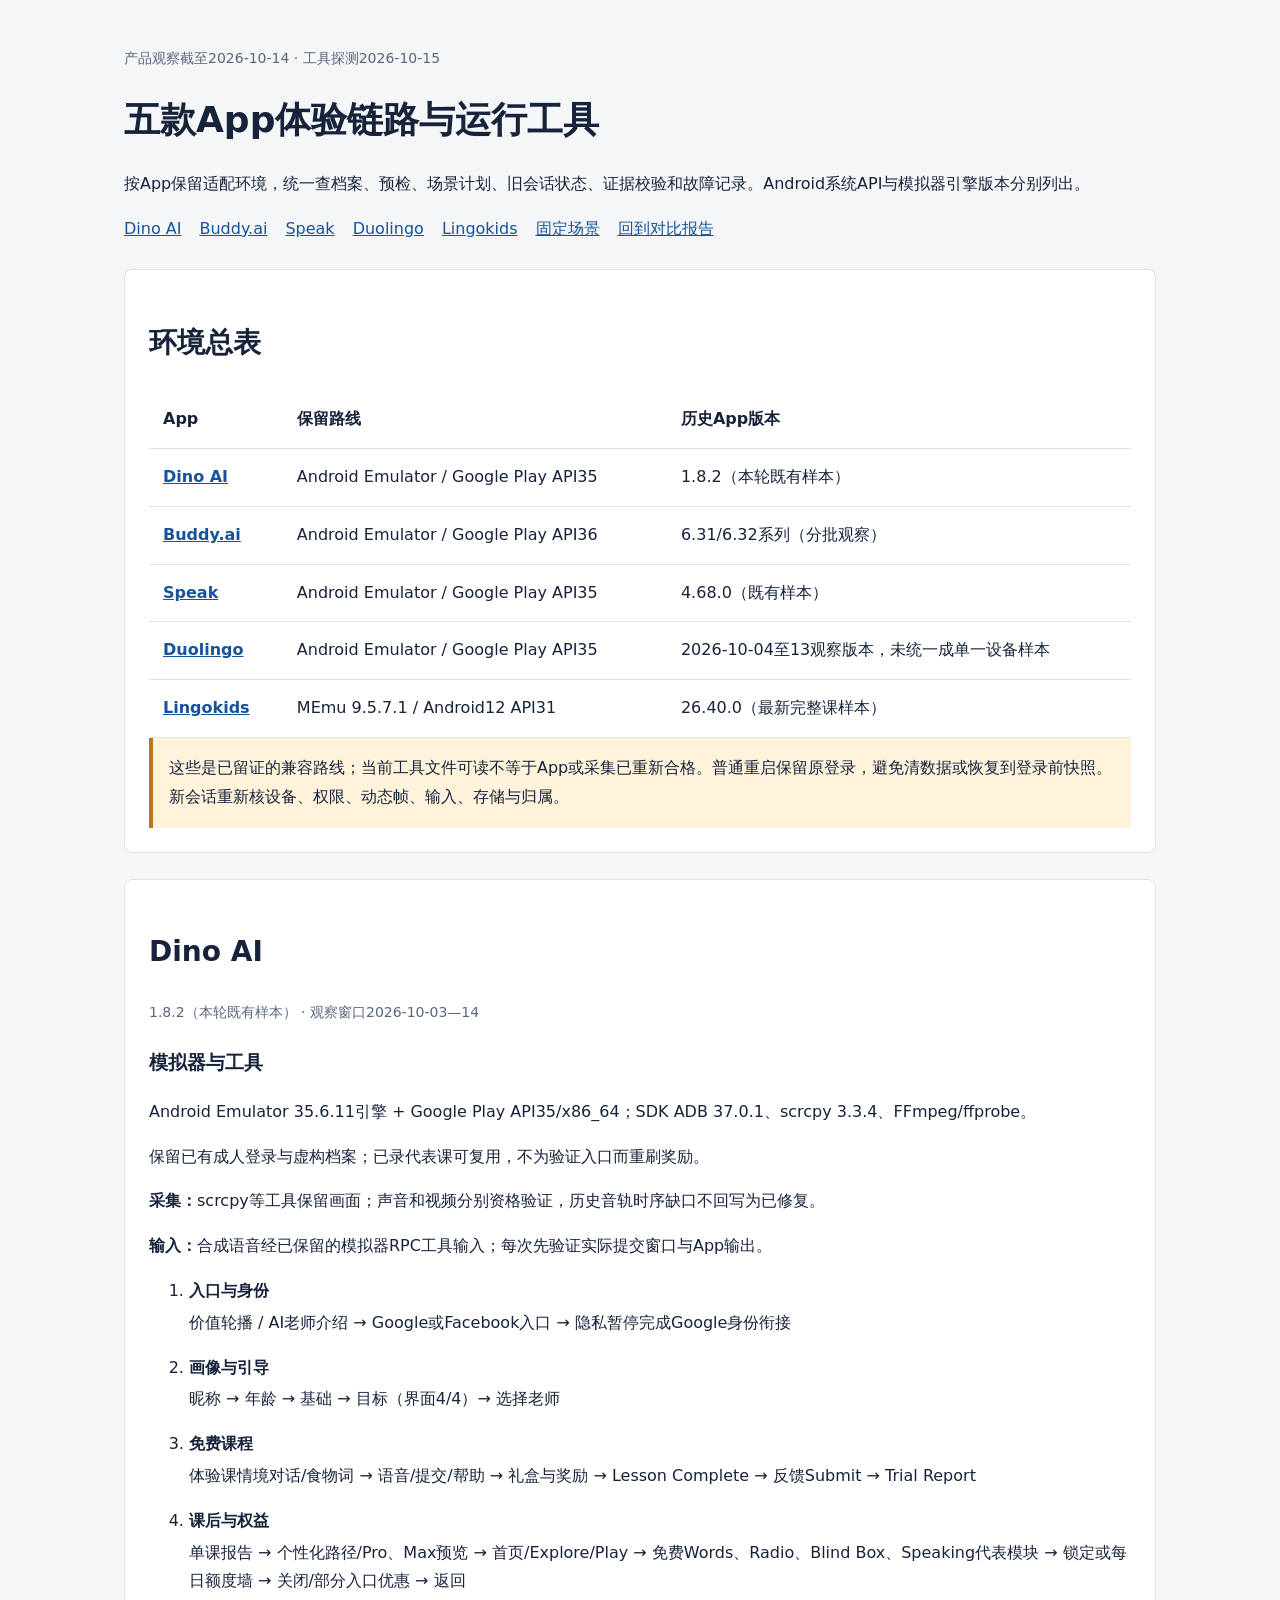
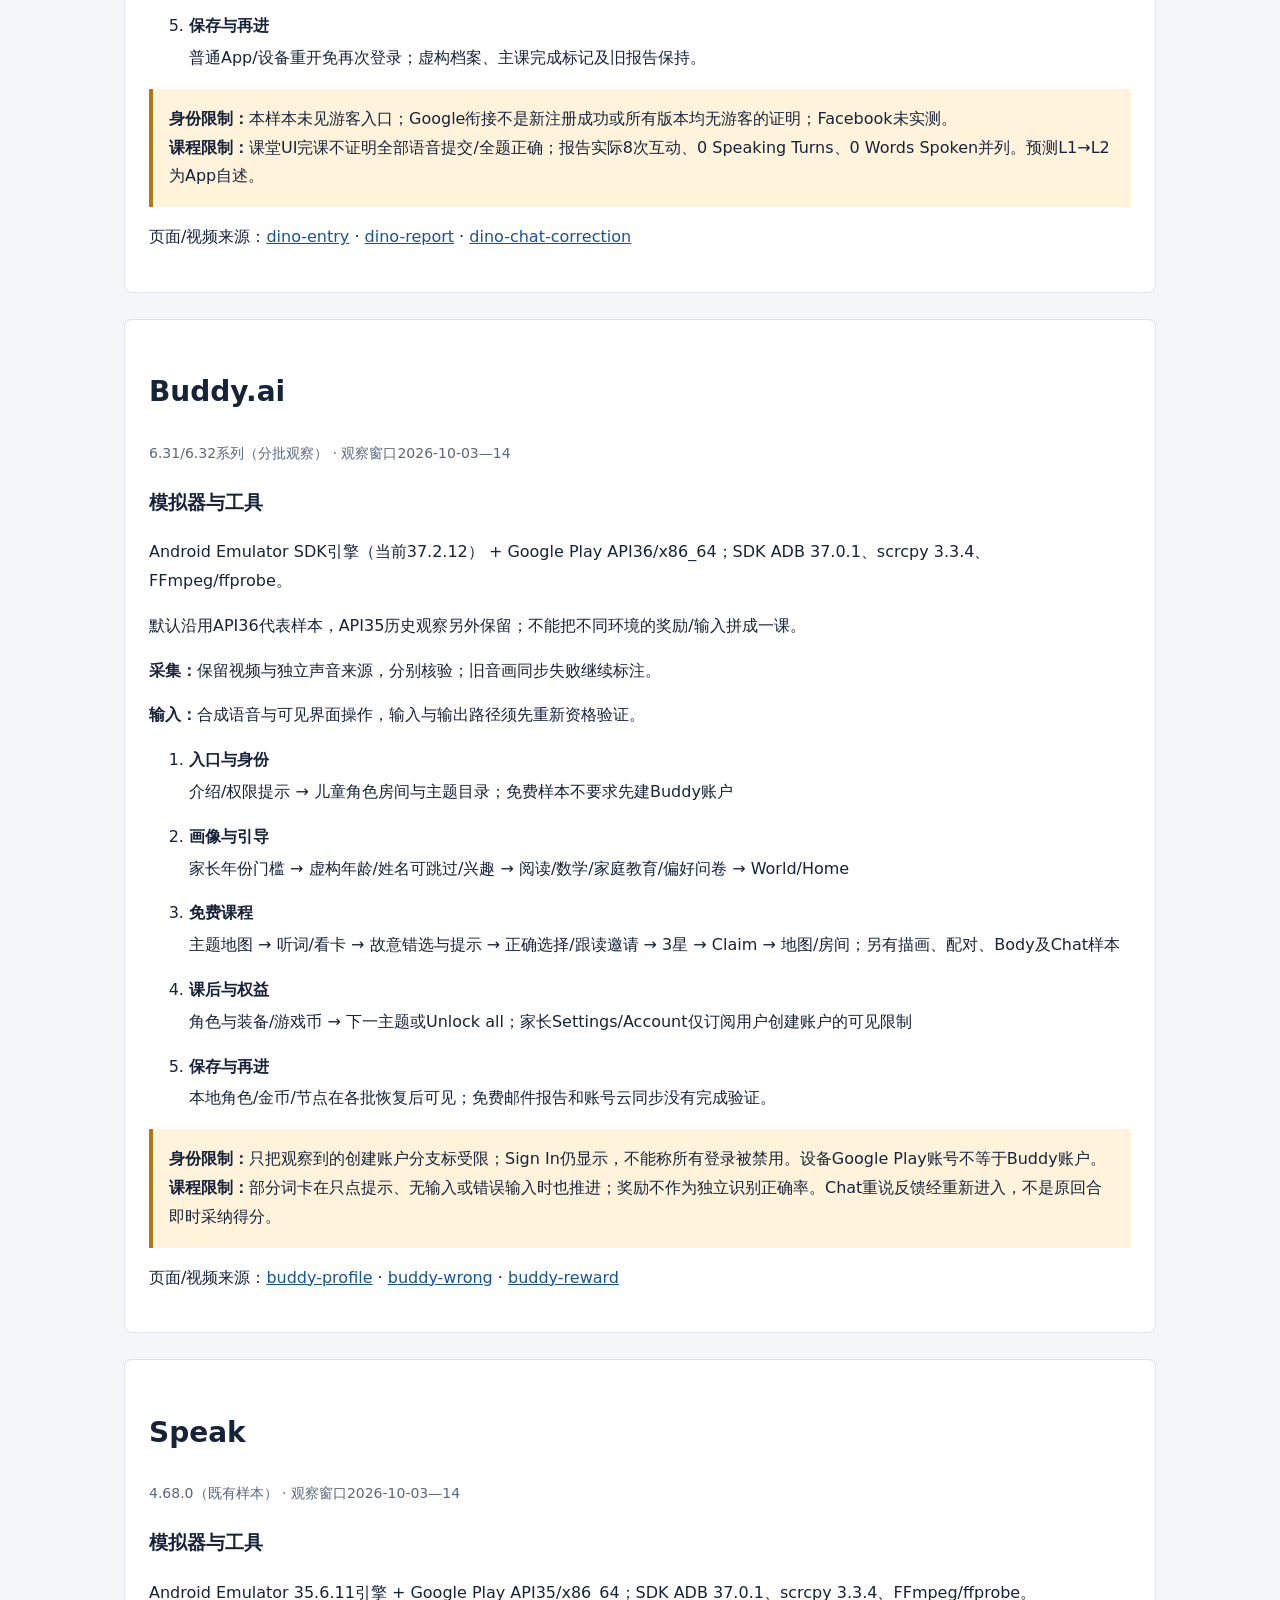
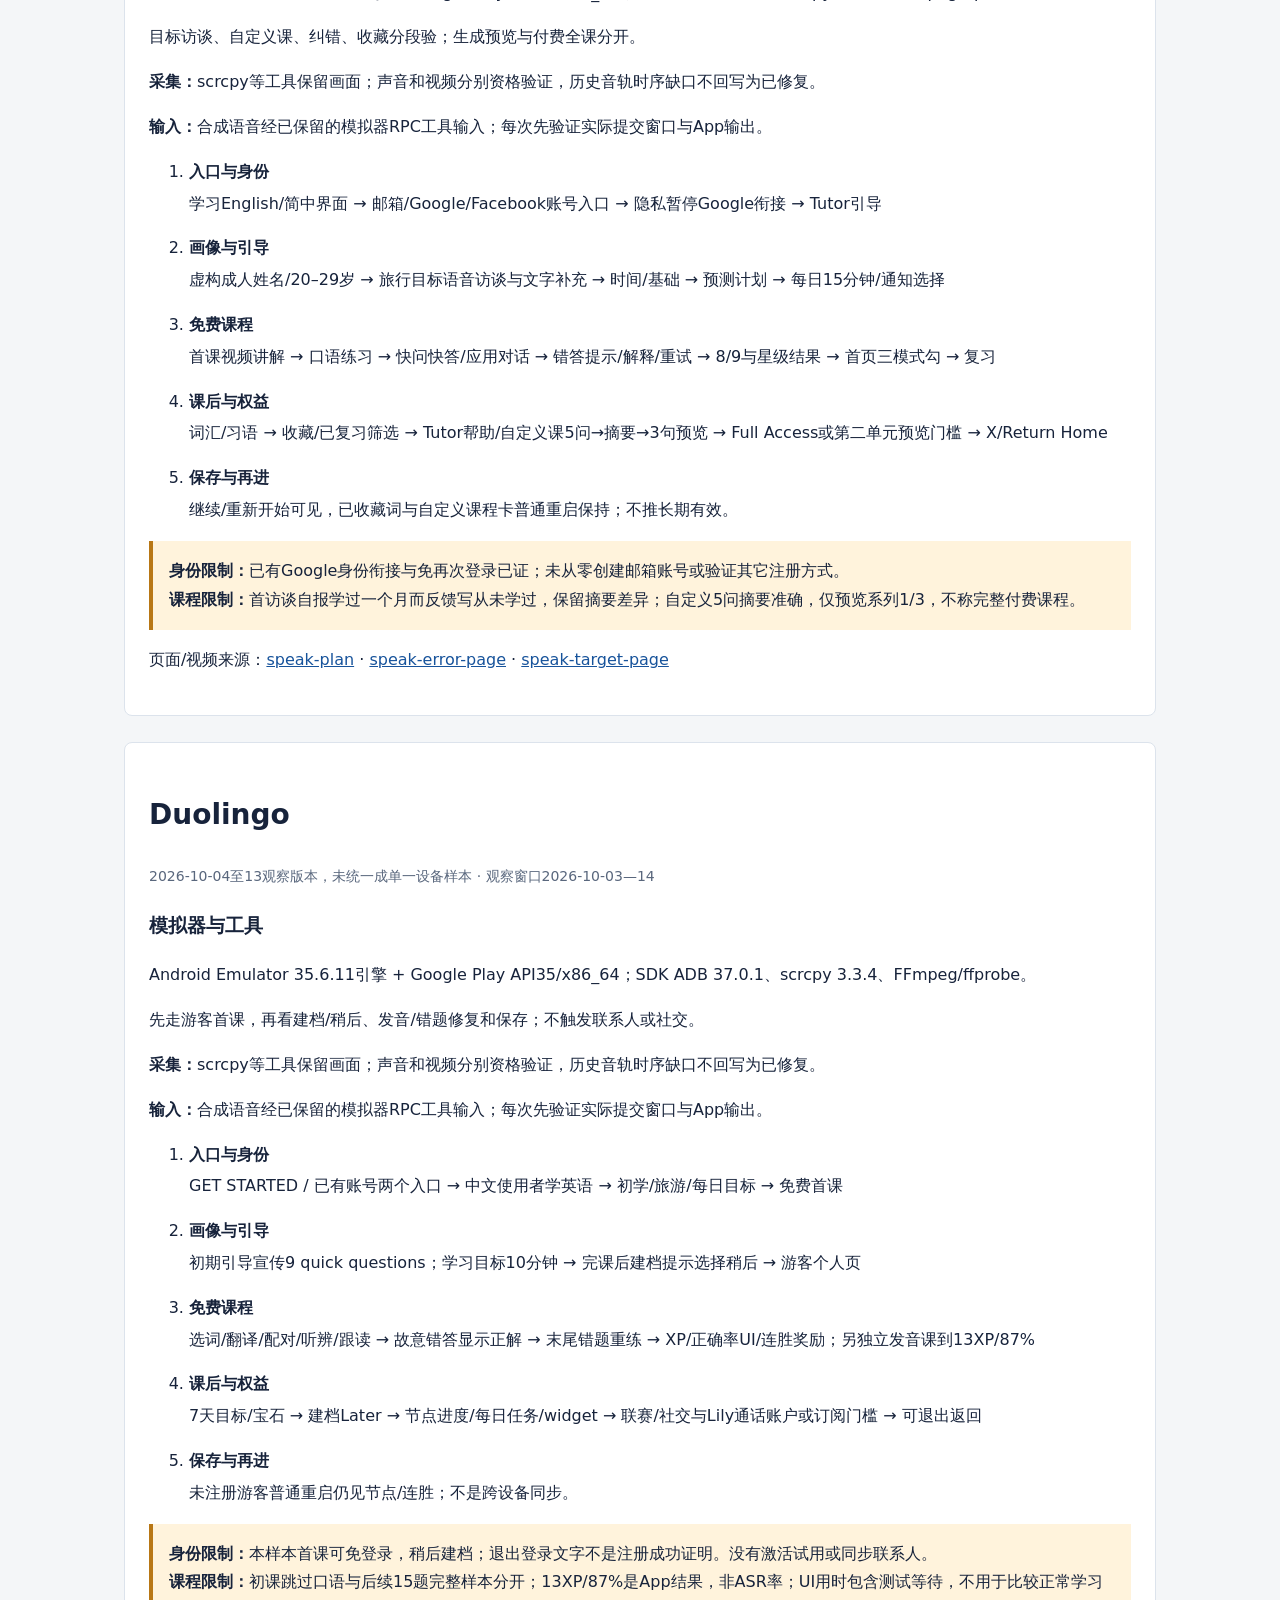
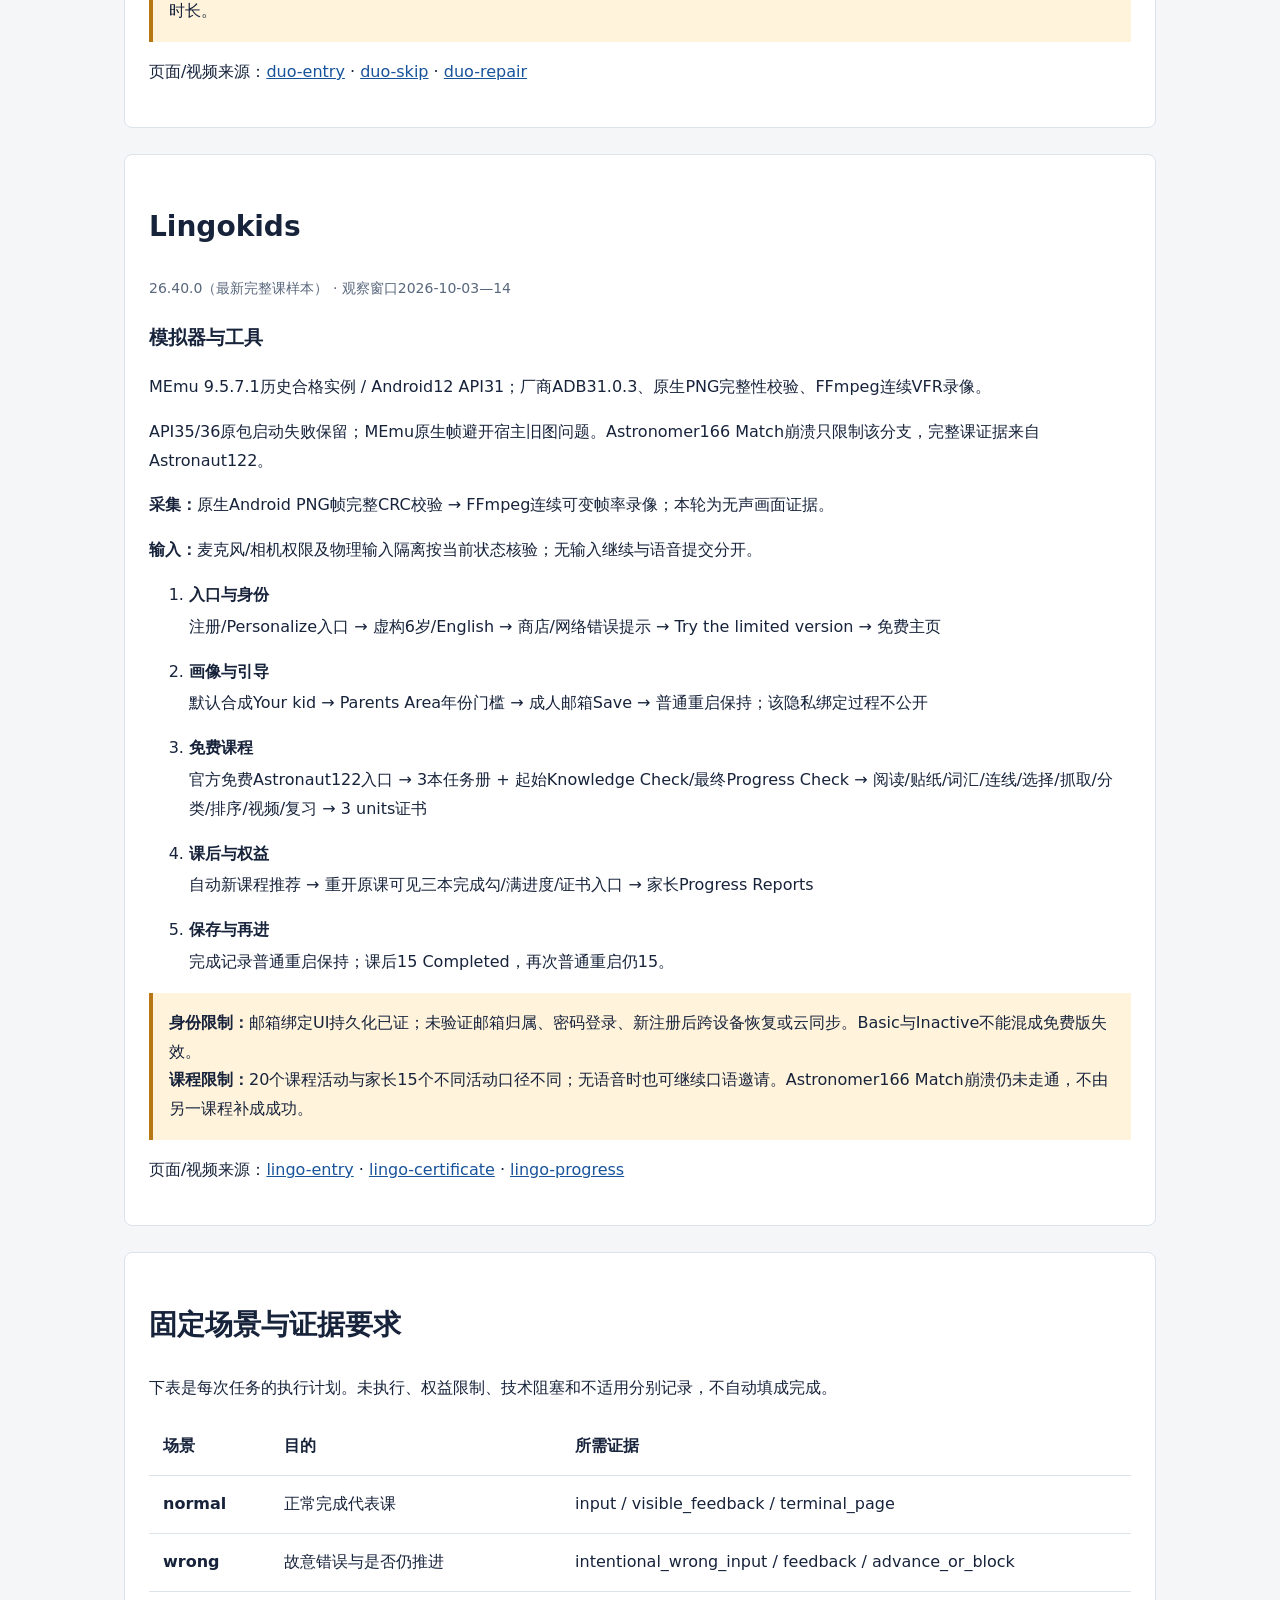
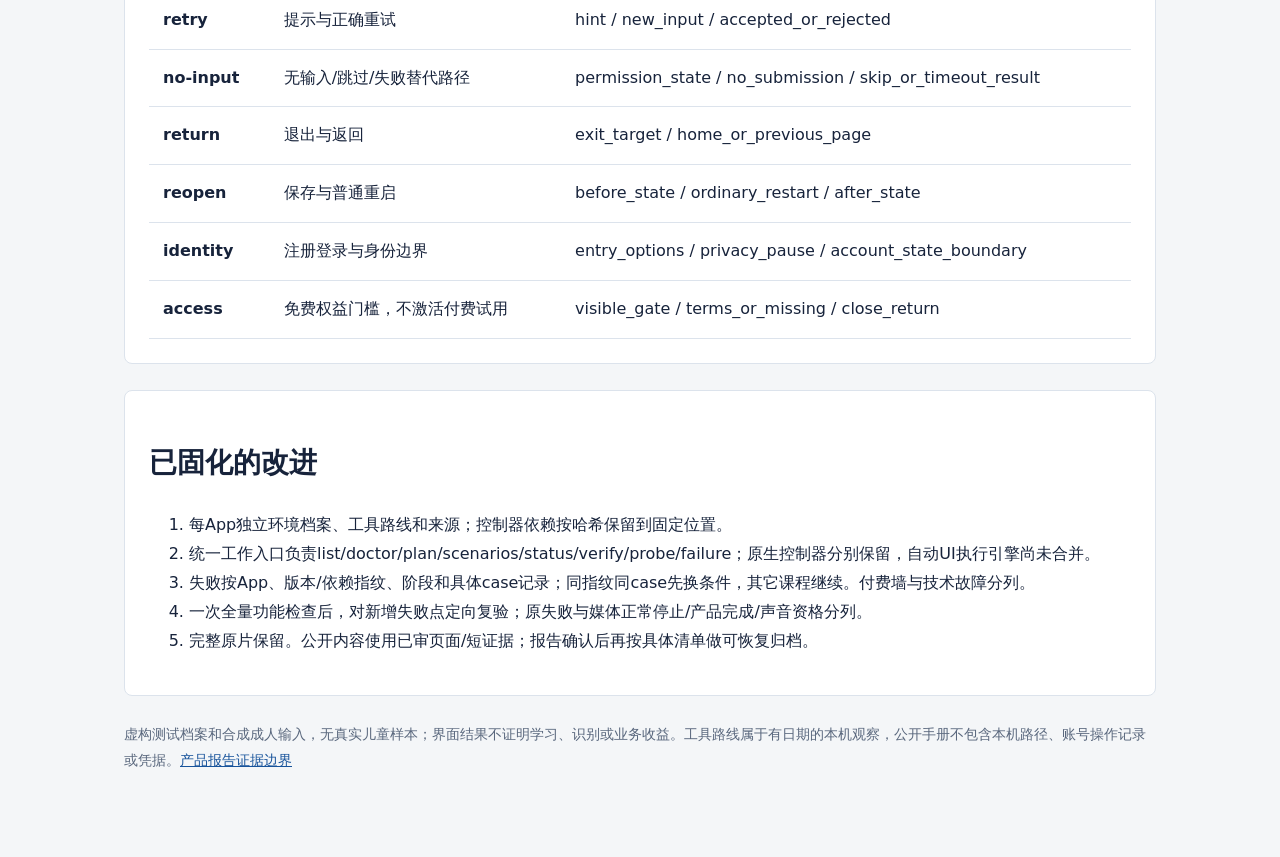
==== app-workflow.html @ 65d68c5f "docs(workflow): add per-app journey and tooling guide" ====
<!doctype html><html lang="zh-CN"><head><meta charset="utf-8"><meta name="viewport" content="width=device-width,initial-scale=1"><link rel="icon" href="favicon.svg"><meta http-equiv="Content-Security-Policy" content="default-src 'none'; style-src 'unsafe-inline'; img-src 'self'; base-uri 'none'; form-action 'none'"><title>五款App体验链路与运行工具</title><style>*{box-sizing:border-box}body{margin:0;background:#f4f6f8;color:#17233b;font:16px/1.8 system-ui,"Microsoft YaHei",sans-serif;overflow-wrap:anywhere}main{max-width:1080px;margin:auto;padding:32px 24px 70px}h1{line-height:1.4;font-size:36px}h2{font-size:28px}h3{font-size:19px}a{color:#17539b}nav{display:flex;flex-wrap:wrap;gap:18px}article,section{padding:24px;background:white;margin:26px 0;border:1px solid #dce3ec;border-radius:8px;scroll-margin-top:10px}.label{color:#59677d;font-size:14px}aside{padding:16px;background:#fff3dc;border-left:4px solid #b87715}li p{margin-top:3px}th,td{padding:14px;text-align:left;vertical-align:top;border-bottom:1px solid #dce3ec}table{border-collapse:collapse;width:100%}@media(max-width:700px){main{padding:20px 15px}h1{font-size:28px}article,section{padding:18px}table,tbody,tr,th,td{display:block;width:100%}thead{display:none}th{background:#eaf0f8}tr{margin-bottom:16px}}</style></head><body><main><header><p class="label">产品观察截至2026-10-14 · 工具探测2026-10-15</p><h1>五款App体验链路与运行工具</h1><p>按App保留适配环境，统一查档案、预检、场景计划、旧会话状态、证据校验和故障记录。Android系统API与模拟器引擎版本分别列出。</p><nav><a href="#dino">Dino AI</a><a href="#buddy">Buddy.ai</a><a href="#speak">Speak</a><a href="#duolingo">Duolingo</a><a href="#lingokids">Lingokids</a><a href="#scenarios">固定场景</a><a href="index.html">回到对比报告</a></nav></header><section><h2>环境总表</h2><table><thead><tr><th>App</th><th>保留路线</th><th>历史App版本</th></tr></thead><tbody><tr><th><a href="#dino">Dino AI</a></th><td>Android Emulator / Google Play API35</td><td>1.8.2（本轮既有样本）</td></tr><tr><th><a href="#buddy">Buddy.ai</a></th><td>Android Emulator / Google Play API36</td><td>6.31/6.32系列（分批观察）</td></tr><tr><th><a href="#speak">Speak</a></th><td>Android Emulator / Google Play API35</td><td>4.68.0（既有样本）</td></tr><tr><th><a href="#duolingo">Duolingo</a></th><td>Android Emulator / Google Play API35</td><td>2026-10-04至13观察版本，未统一成单一设备样本</td></tr><tr><th><a href="#lingokids">Lingokids</a></th><td>MEmu 9.5.7.1 / Android12 API31</td><td>26.40.0（最新完整课样本）</td></tr></tbody></table><aside>这些是已留证的兼容路线；当前工具文件可读不等于App或采集已重新合格。普通重启保留原登录，避免清数据或恢复到登录前快照。新会话重新核设备、权限、动态帧、输入、存储与归属。</aside></section><article class="app" id="dino"><h2>Dino AI</h2><p class="label">1.8.2（本轮既有样本） · 观察窗口2026-10-03—14</p><h3>模拟器与工具</h3><p>Android Emulator 35.6.11引擎 + Google Play API35/x86_64；SDK ADB 37.0.1、scrcpy 3.3.4、FFmpeg/ffprobe。</p><p>保留已有成人登录与虚构档案；已录代表课可复用，不为验证入口而重刷奖励。</p><p><strong>采集：</strong>scrcpy等工具保留画面；声音和视频分别资格验证，历史音轨时序缺口不回写为已修复。</p><p><strong>输入：</strong>合成语音经已保留的模拟器RPC工具输入；每次先验证实际提交窗口与App输出。</p><ol><li><strong>入口与身份</strong><p>价值轮播 / AI老师介绍 → Google或Facebook入口 → 隐私暂停完成Google身份衔接</p></li><li><strong>画像与引导</strong><p>昵称 → 年龄 → 基础 → 目标（界面4/4）→ 选择老师</p></li><li><strong>免费课程</strong><p>体验课情境对话/食物词 → 语音/提交/帮助 → 礼盒与奖励 → Lesson Complete → 反馈Submit → Trial Report</p></li><li><strong>课后与权益</strong><p>单课报告 → 个性化路径/Pro、Max预览 → 首页/Explore/Play → 免费Words、Radio、Blind Box、Speaking代表模块 → 锁定或每日额度墙 → 关闭/部分入口优惠 → 返回</p></li><li><strong>保存与再进</strong><p>普通App/设备重开免再次登录；虚构档案、主课完成标记及旧报告保持。</p></li></ol><aside><strong>身份限制：</strong>本样本未见游客入口；Google衔接不是新注册成功或所有版本均无游客的证明；Facebook未实测。<br><strong>课程限制：</strong>课堂UI完课不证明全部语音提交/全题正确；报告实际8次互动、0 Speaking Turns、0 Words Spoken并列。预测L1→L2为App自述。</aside><p>页面/视频来源：<a href="index.html#ev-dino-entry">dino-entry</a> · <a href="index.html#ev-dino-report">dino-report</a> · <a href="index.html#ev-dino-chat-correction">dino-chat-correction</a></p></article><article class="app" id="buddy"><h2>Buddy.ai</h2><p class="label">6.31/6.32系列（分批观察） · 观察窗口2026-10-03—14</p><h3>模拟器与工具</h3><p>Android Emulator SDK引擎（当前37.2.12） + Google Play API36/x86_64；SDK ADB 37.0.1、scrcpy 3.3.4、FFmpeg/ffprobe。</p><p>默认沿用API36代表样本，API35历史观察另外保留；不能把不同环境的奖励/输入拼成一课。</p><p><strong>采集：</strong>保留视频与独立声音来源，分别核验；旧音画同步失败继续标注。</p><p><strong>输入：</strong>合成语音与可见界面操作，输入与输出路径须先重新资格验证。</p><ol><li><strong>入口与身份</strong><p>介绍/权限提示 → 儿童角色房间与主题目录；免费样本不要求先建Buddy账户</p></li><li><strong>画像与引导</strong><p>家长年份门槛 → 虚构年龄/姓名可跳过/兴趣 → 阅读/数学/家庭教育/偏好问卷 → World/Home</p></li><li><strong>免费课程</strong><p>主题地图 → 听词/看卡 → 故意错选与提示 → 正确选择/跟读邀请 → 3星 → Claim → 地图/房间；另有描画、配对、Body及Chat样本</p></li><li><strong>课后与权益</strong><p>角色与装备/游戏币 → 下一主题或Unlock all；家长Settings/Account仅订阅用户创建账户的可见限制</p></li><li><strong>保存与再进</strong><p>本地角色/金币/节点在各批恢复后可见；免费邮件报告和账号云同步没有完成验证。</p></li></ol><aside><strong>身份限制：</strong>只把观察到的创建账户分支标受限；Sign In仍显示，不能称所有登录被禁用。设备Google Play账号不等于Buddy账户。<br><strong>课程限制：</strong>部分词卡在只点提示、无输入或错误输入时也推进；奖励不作为独立识别正确率。Chat重说反馈经重新进入，不是原回合即时采纳得分。</aside><p>页面/视频来源：<a href="index.html#ev-buddy-profile">buddy-profile</a> · <a href="index.html#ev-buddy-wrong">buddy-wrong</a> · <a href="index.html#ev-buddy-reward">buddy-reward</a></p></article><article class="app" id="speak"><h2>Speak</h2><p class="label">4.68.0（既有样本） · 观察窗口2026-10-03—14</p><h3>模拟器与工具</h3><p>Android Emulator 35.6.11引擎 + Google Play API35/x86_64；SDK ADB 37.0.1、scrcpy 3.3.4、FFmpeg/ffprobe。</p><p>目标访谈、自定义课、纠错、收藏分段验；生成预览与付费全课分开。</p><p><strong>采集：</strong>scrcpy等工具保留画面；声音和视频分别资格验证，历史音轨时序缺口不回写为已修复。</p><p><strong>输入：</strong>合成语音经已保留的模拟器RPC工具输入；每次先验证实际提交窗口与App输出。</p><ol><li><strong>入口与身份</strong><p>学习English/简中界面 → 邮箱/Google/Facebook账号入口 → 隐私暂停Google衔接 → Tutor引导</p></li><li><strong>画像与引导</strong><p>虚构成人姓名/20–29岁 → 旅行目标语音访谈与文字补充 → 时间/基础 → 预测计划 → 每日15分钟/通知选择</p></li><li><strong>免费课程</strong><p>首课视频讲解 → 口语练习 → 快问快答/应用对话 → 错答提示/解释/重试 → 8/9与星级结果 → 首页三模式勾 → 复习</p></li><li><strong>课后与权益</strong><p>词汇/习语 → 收藏/已复习筛选 → Tutor帮助/自定义课5问→摘要→3句预览 → Full Access或第二单元预览门槛 → X/Return Home</p></li><li><strong>保存与再进</strong><p>继续/重新开始可见，已收藏词与自定义课程卡普通重启保持；不推长期有效。</p></li></ol><aside><strong>身份限制：</strong>已有Google身份衔接与免再次登录已证；未从零创建邮箱账号或验证其它注册方式。<br><strong>课程限制：</strong>首访谈自报学过一个月而反馈写从未学过，保留摘要差异；自定义5问摘要准确，仅预览系列1/3，不称完整付费课程。</aside><p>页面/视频来源：<a href="index.html#ev-speak-plan">speak-plan</a> · <a href="index.html#ev-speak-error-page">speak-error-page</a> · <a href="index.html#ev-speak-target-page">speak-target-page</a></p></article><article class="app" id="duolingo"><h2>Duolingo</h2><p class="label">2026-10-04至13观察版本，未统一成单一设备样本 · 观察窗口2026-10-03—14</p><h3>模拟器与工具</h3><p>Android Emulator 35.6.11引擎 + Google Play API35/x86_64；SDK ADB 37.0.1、scrcpy 3.3.4、FFmpeg/ffprobe。</p><p>先走游客首课，再看建档/稍后、发音/错题修复和保存；不触发联系人或社交。</p><p><strong>采集：</strong>scrcpy等工具保留画面；声音和视频分别资格验证，历史音轨时序缺口不回写为已修复。</p><p><strong>输入：</strong>合成语音经已保留的模拟器RPC工具输入；每次先验证实际提交窗口与App输出。</p><ol><li><strong>入口与身份</strong><p>GET STARTED / 已有账号两个入口 → 中文使用者学英语 → 初学/旅游/每日目标 → 免费首课</p></li><li><strong>画像与引导</strong><p>初期引导宣传9 quick questions；学习目标10分钟 → 完课后建档提示选择稍后 → 游客个人页</p></li><li><strong>免费课程</strong><p>选词/翻译/配对/听辨/跟读 → 故意错答显示正解 → 末尾错题重练 → XP/正确率UI/连胜奖励；另独立发音课到13XP/87%</p></li><li><strong>课后与权益</strong><p>7天目标/宝石 → 建档Later → 节点进度/每日任务/widget → 联赛/社交与Lily通话账户或订阅门槛 → 可退出返回</p></li><li><strong>保存与再进</strong><p>未注册游客普通重启仍见节点/连胜；不是跨设备同步。</p></li></ol><aside><strong>身份限制：</strong>本样本首课可免登录，稍后建档；退出登录文字不是注册成功证明。没有激活试用或同步联系人。<br><strong>课程限制：</strong>初课跳过口语与后续15题完整样本分开；13XP/87%是App结果，非ASR率；UI用时包含测试等待，不用于比较正常学习时长。</aside><p>页面/视频来源：<a href="index.html#ev-duo-entry">duo-entry</a> · <a href="index.html#ev-duo-skip">duo-skip</a> · <a href="index.html#ev-duo-repair">duo-repair</a></p></article><article class="app" id="lingokids"><h2>Lingokids</h2><p class="label">26.40.0（最新完整课样本） · 观察窗口2026-10-03—14</p><h3>模拟器与工具</h3><p>MEmu 9.5.7.1历史合格实例 / Android12 API31；厂商ADB31.0.3、原生PNG完整性校验、FFmpeg连续VFR录像。</p><p>API35/36原包启动失败保留；MEmu原生帧避开宿主旧图问题。Astronomer166 Match崩溃只限制该分支，完整课证据来自Astronaut122。</p><p><strong>采集：</strong>原生Android PNG帧完整CRC校验 → FFmpeg连续可变帧率录像；本轮为无声画面证据。</p><p><strong>输入：</strong>麦克风/相机权限及物理输入隔离按当前状态核验；无输入继续与语音提交分开。</p><ol><li><strong>入口与身份</strong><p>注册/Personalize入口 → 虚构6岁/English → 商店/网络错误提示 → Try the limited version → 免费主页</p></li><li><strong>画像与引导</strong><p>默认合成Your kid → Parents Area年份门槛 → 成人邮箱Save → 普通重启保持；该隐私绑定过程不公开</p></li><li><strong>免费课程</strong><p>官方免费Astronaut122入口 → 3本任务册 + 起始Knowledge Check/最终Progress Check → 阅读/贴纸/词汇/连线/选择/抓取/分类/排序/视频/复习 → 3 units证书</p></li><li><strong>课后与权益</strong><p>自动新课程推荐 → 重开原课可见三本完成勾/满进度/证书入口 → 家长Progress Reports</p></li><li><strong>保存与再进</strong><p>完成记录普通重启保持；课后15 Completed，再次普通重启仍15。</p></li></ol><aside><strong>身份限制：</strong>邮箱绑定UI持久化已证；未验证邮箱归属、密码登录、新注册后跨设备恢复或云同步。Basic与Inactive不能混成免费版失效。<br><strong>课程限制：</strong>20个课程活动与家长15个不同活动口径不同；无语音时也可继续口语邀请。Astronomer166 Match崩溃仍未走通，不由另一课程补成成功。</aside><p>页面/视频来源：<a href="index.html#ev-lingo-entry">lingo-entry</a> · <a href="index.html#ev-lingo-certificate">lingo-certificate</a> · <a href="index.html#ev-lingo-progress">lingo-progress</a></p></article><section id="scenarios"><h2>固定场景与证据要求</h2><p>下表是每次任务的执行计划。未执行、权益限制、技术阻塞和不适用分别记录，不自动填成完成。</p><table><thead><tr><th>场景</th><th>目的</th><th>所需证据</th></tr></thead><tbody><tr><th>normal</th><td>正常完成代表课</td><td>input / visible_feedback / terminal_page</td></tr><tr><th>wrong</th><td>故意错误与是否仍推进</td><td>intentional_wrong_input / feedback / advance_or_block</td></tr><tr><th>retry</th><td>提示与正确重试</td><td>hint / new_input / accepted_or_rejected</td></tr><tr><th>no-input</th><td>无输入/跳过/失败替代路径</td><td>permission_state / no_submission / skip_or_timeout_result</td></tr><tr><th>return</th><td>退出与返回</td><td>exit_target / home_or_previous_page</td></tr><tr><th>reopen</th><td>保存与普通重启</td><td>before_state / ordinary_restart / after_state</td></tr><tr><th>identity</th><td>注册登录与身份边界</td><td>entry_options / privacy_pause / account_state_boundary</td></tr><tr><th>access</th><td>免费权益门槛，不激活付费试用</td><td>visible_gate / terms_or_missing / close_return</td></tr></tbody></table></section><section id="improvements"><h2>已固化的改进</h2><ol><li>每App独立环境档案、工具路线和来源；控制器依赖按哈希保留到固定位置。</li><li>统一工作入口负责list/doctor/plan/scenarios/status/verify/probe/failure；原生控制器分别保留，自动UI执行引擎尚未合并。</li><li>失败按App、版本/依赖指纹、阶段和具体case记录；同指纹同case先换条件，其它课程继续。付费墙与技术故障分列。</li><li>一次全量功能检查后，对新增失败点定向复验；原失败与媒体正常停止/产品完成/声音资格分列。</li><li>完整原片保留。公开内容使用已审页面/短证据；报告确认后再按具体清单做可恢复归档。</li></ol></section><footer><p class="label">虚构测试档案和合成成人输入，无真实儿童样本；界面结果不证明学习、识别或业务收益。工具路线属于有日期的本机观察，公开手册不包含本机路径、账号操作记录或凭据。<a href="index.html#limits">产品报告证据边界</a></p></footer></main></body></html>
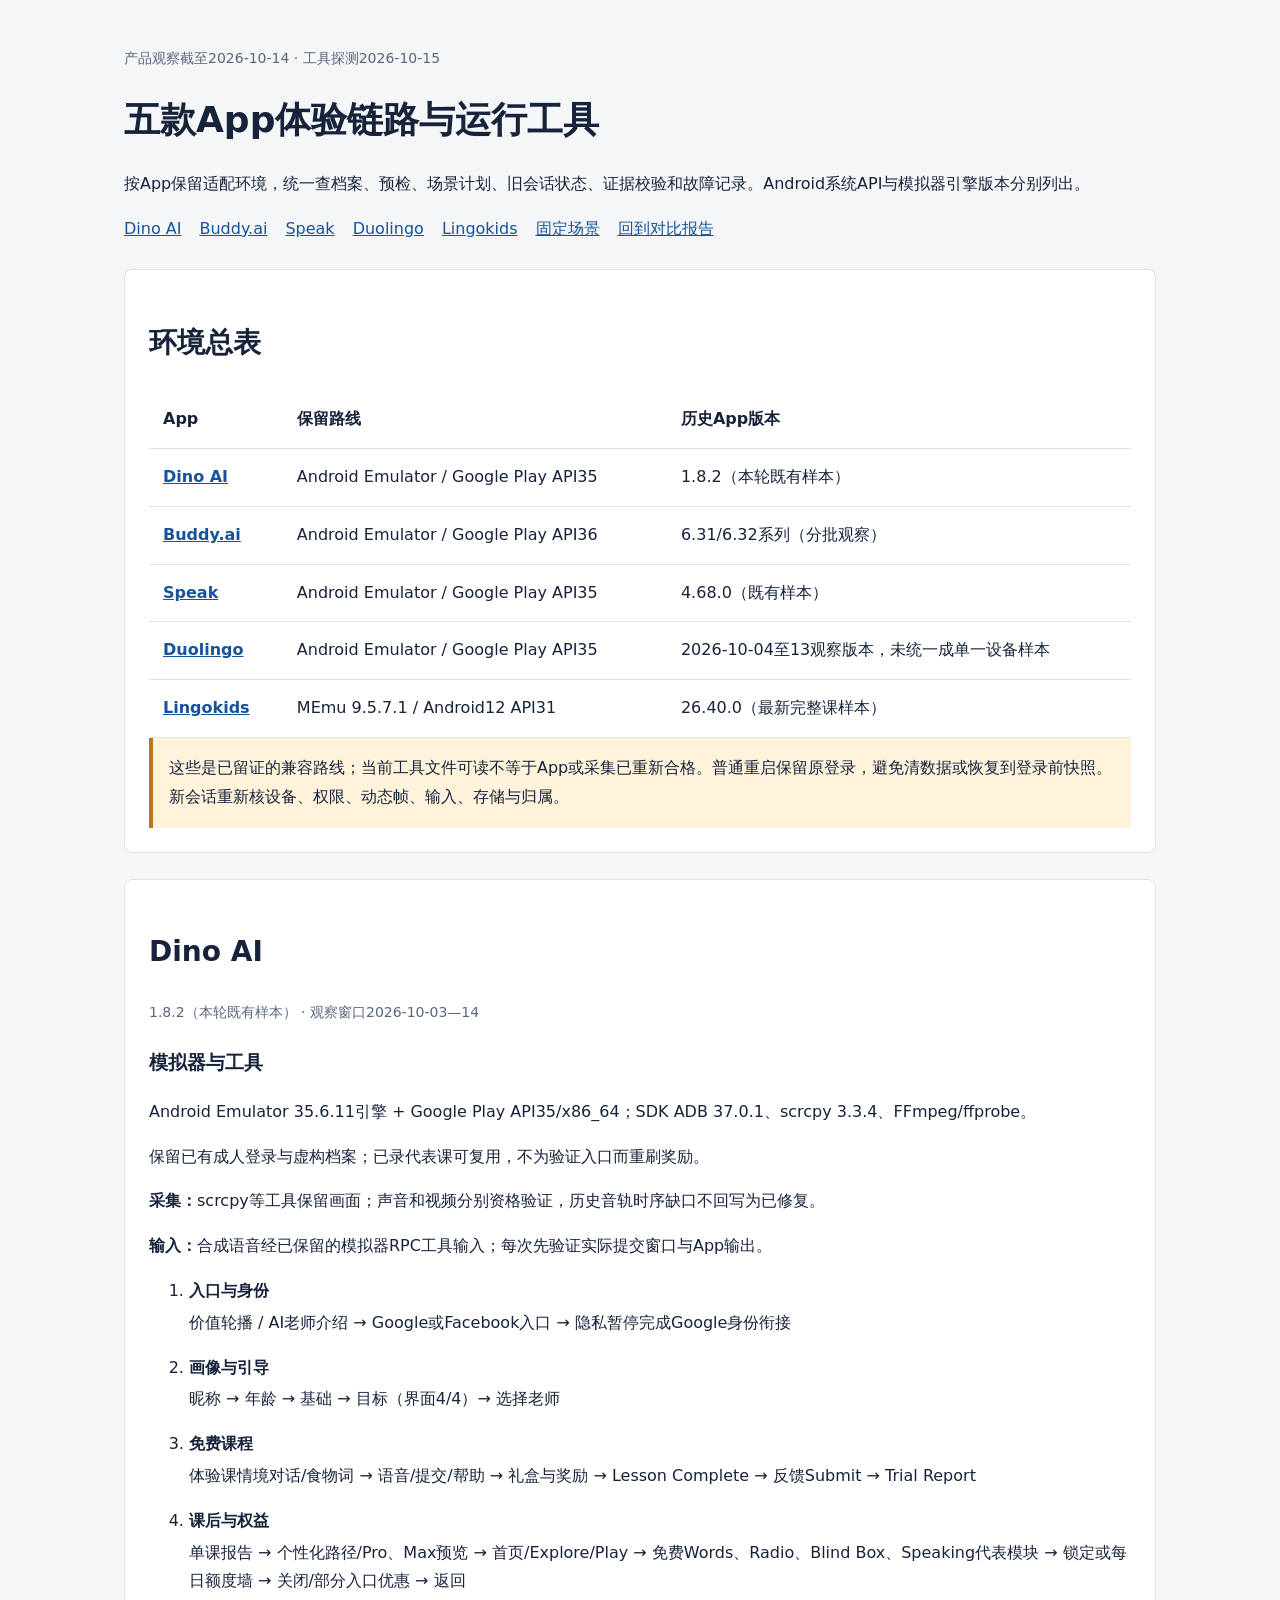
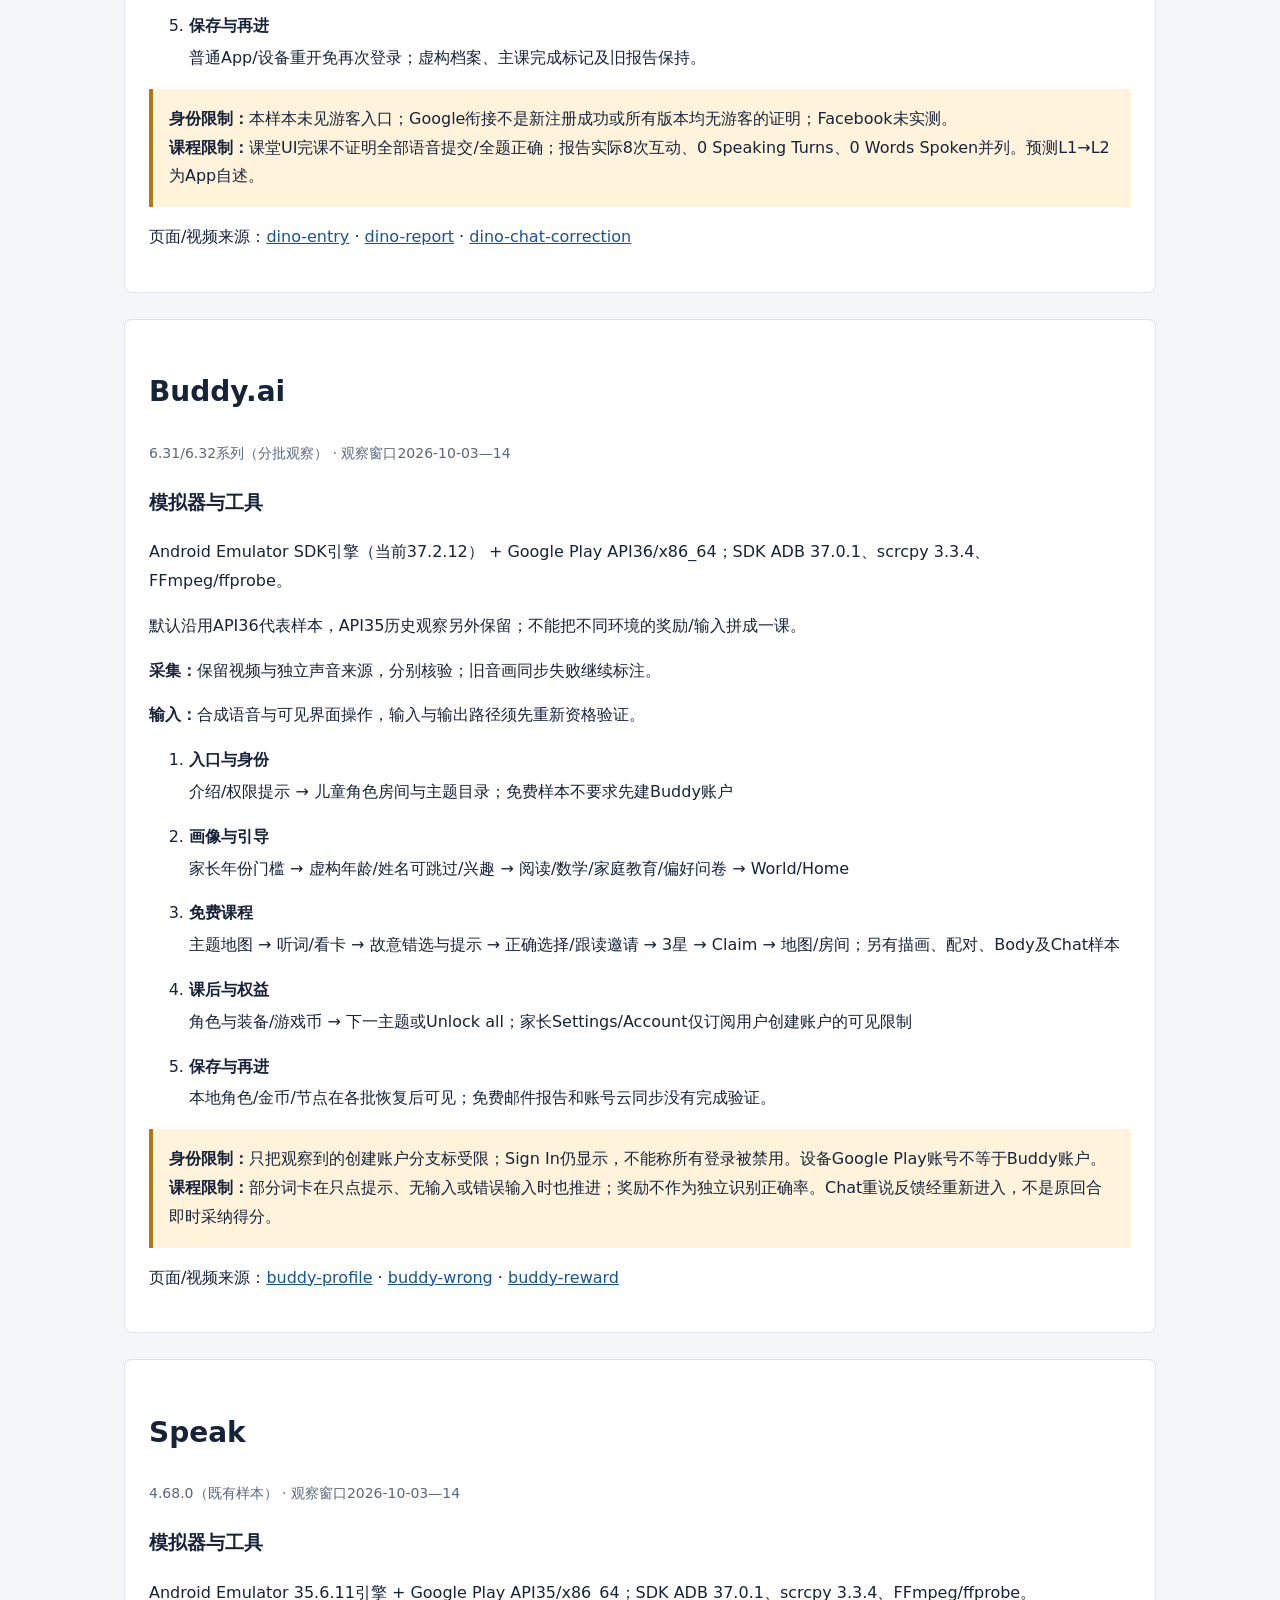
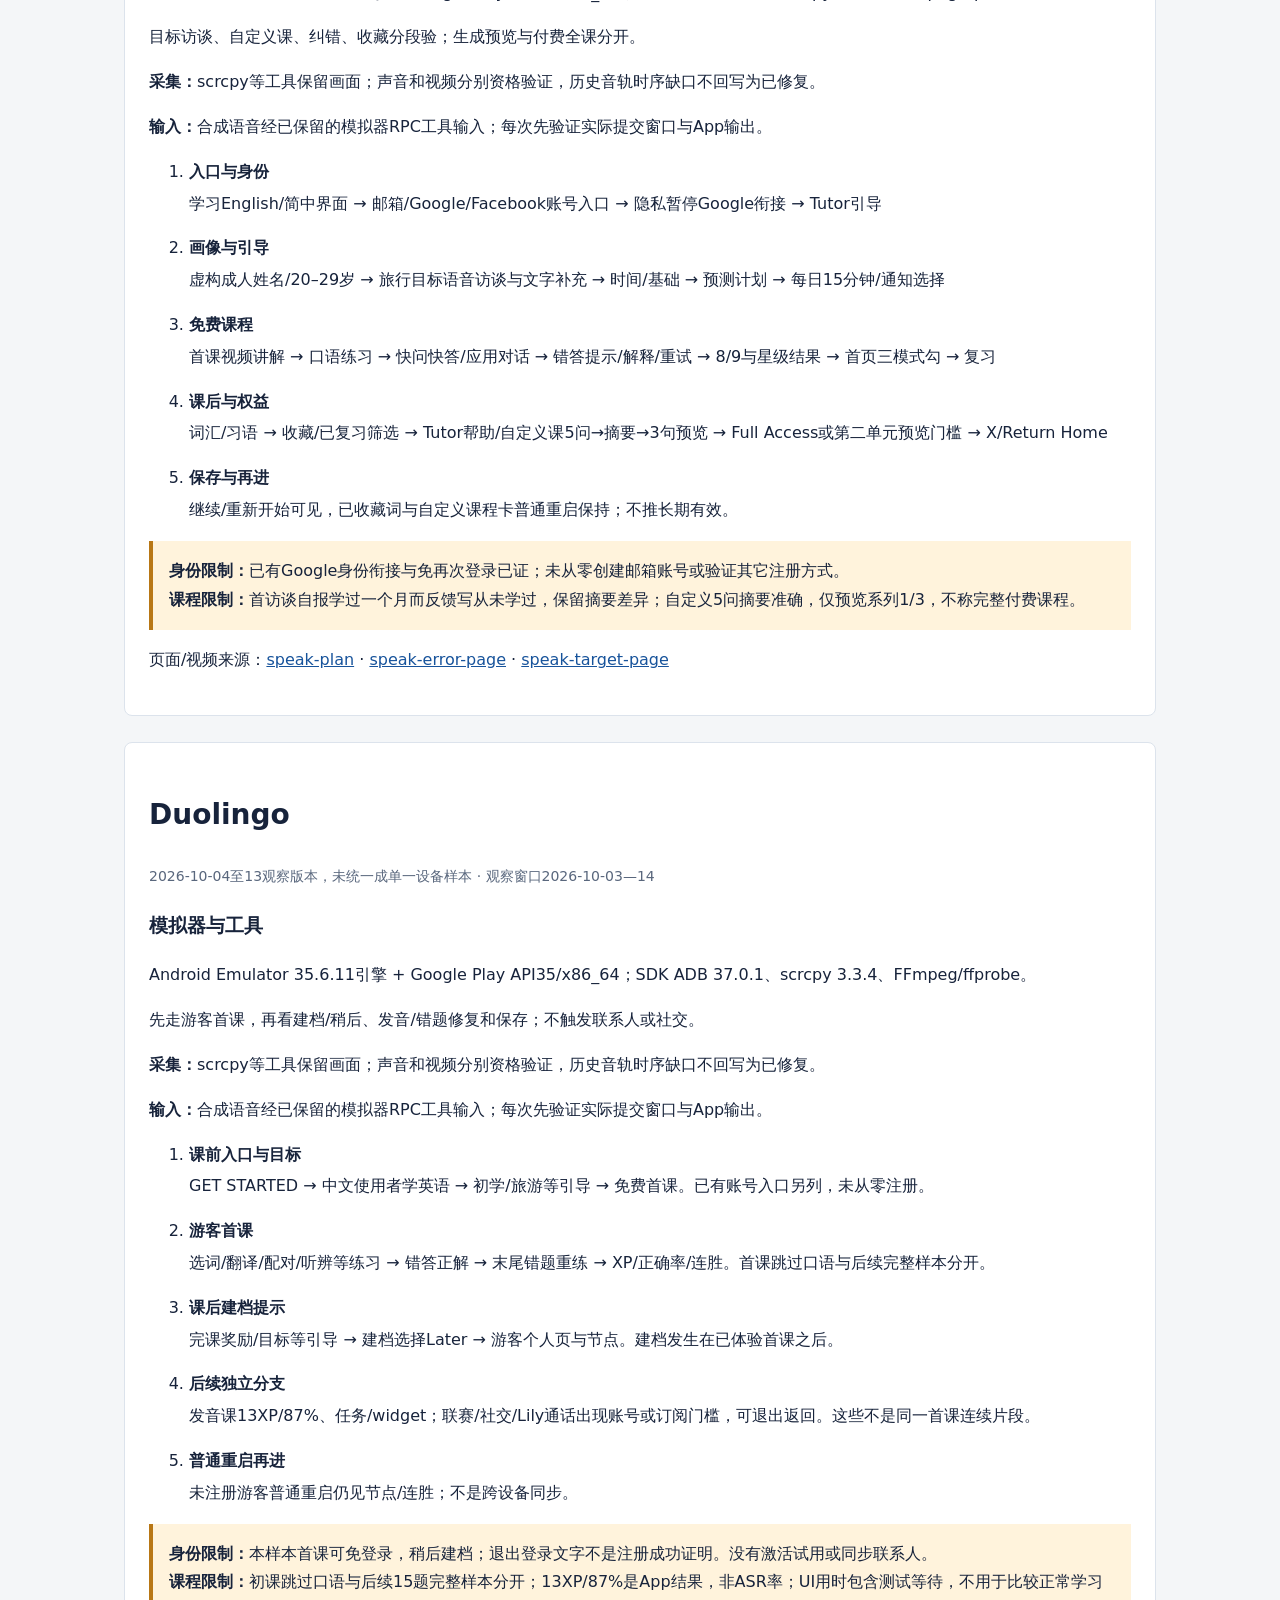
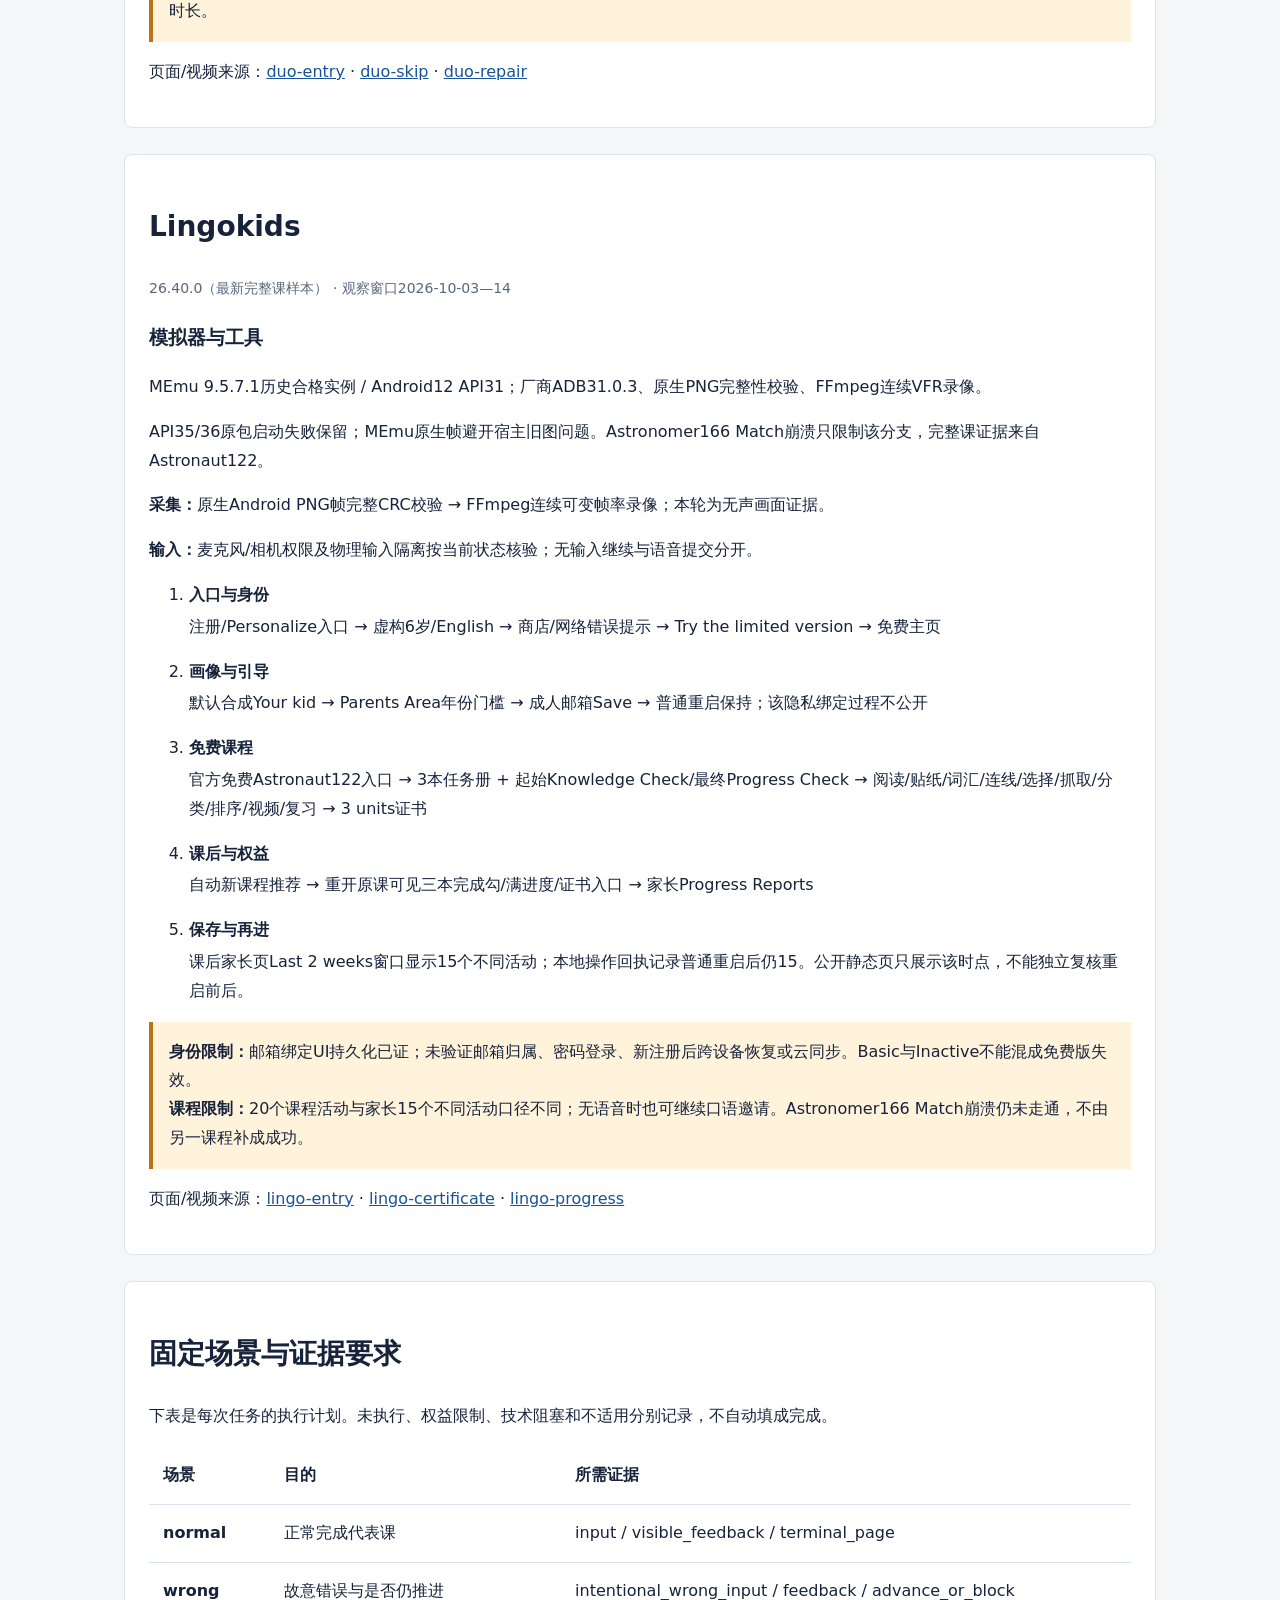
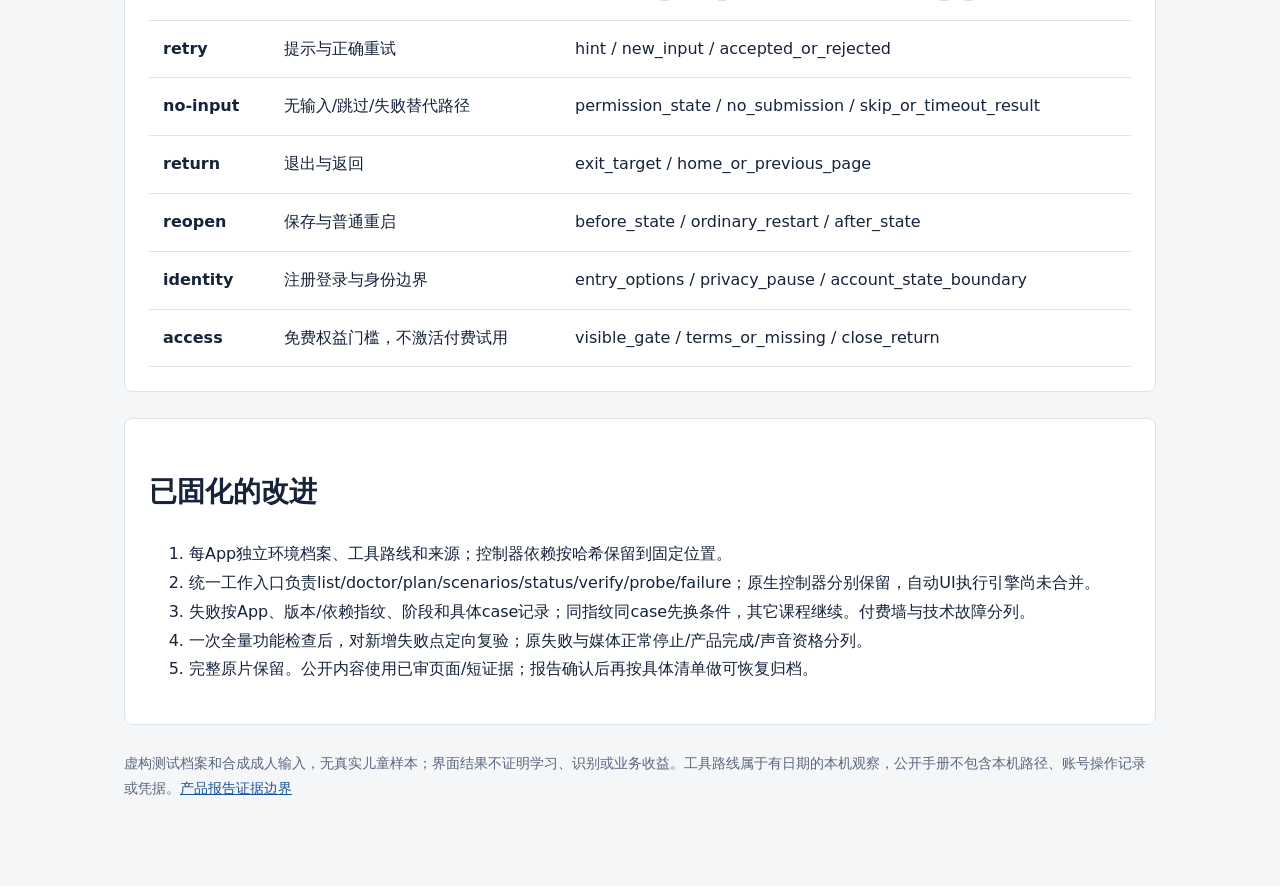
==== commit 4ec11066: "fix(report): correct journey order and qualify comparison evidence" ====
--- a/app-workflow.html
+++ b/app-workflow.html
@@ -1 +1 @@
-<!doctype html><html lang="zh-CN"><head><meta charset="utf-8"><meta name="viewport" content="width=device-width,initial-scale=1"><link rel="icon" href="favicon.svg"><meta http-equiv="Content-Security-Policy" content="default-src 'none'; style-src 'unsafe-inline'; img-src 'self'; base-uri 'none'; form-action 'none'"><title>五款App体验链路与运行工具</title><style>*{box-sizing:border-box}body{margin:0;background:#f4f6f8;color:#17233b;font:16px/1.8 system-ui,"Microsoft YaHei",sans-serif;overflow-wrap:anywhere}main{max-width:1080px;margin:auto;padding:32px 24px 70px}h1{line-height:1.4;font-size:36px}h2{font-size:28px}h3{font-size:19px}a{color:#17539b}nav{display:flex;flex-wrap:wrap;gap:18px}article,section{padding:24px;background:white;margin:26px 0;border:1px solid #dce3ec;border-radius:8px;scroll-margin-top:10px}.label{color:#59677d;font-size:14px}aside{padding:16px;background:#fff3dc;border-left:4px solid #b87715}li p{margin-top:3px}th,td{padding:14px;text-align:left;vertical-align:top;border-bottom:1px solid #dce3ec}table{border-collapse:collapse;width:100%}@media(max-width:700px){main{padding:20px 15px}h1{font-size:28px}article,section{padding:18px}table,tbody,tr,th,td{display:block;width:100%}thead{display:none}th{background:#eaf0f8}tr{margin-bottom:16px}}</style></head><body><main><header><p class="label">产品观察截至2026-10-14 · 工具探测2026-10-15</p><h1>五款App体验链路与运行工具</h1><p>按App保留适配环境，统一查档案、预检、场景计划、旧会话状态、证据校验和故障记录。Android系统API与模拟器引擎版本分别列出。</p><nav><a href="#dino">Dino AI</a><a href="#buddy">Buddy.ai</a><a href="#speak">Speak</a><a href="#duolingo">Duolingo</a><a href="#lingokids">Lingokids</a><a href="#scenarios">固定场景</a><a href="index.html">回到对比报告</a></nav></header><section><h2>环境总表</h2><table><thead><tr><th>App</th><th>保留路线</th><th>历史App版本</th></tr></thead><tbody><tr><th><a href="#dino">Dino AI</a></th><td>Android Emulator / Google Play API35</td><td>1.8.2（本轮既有样本）</td></tr><tr><th><a href="#buddy">Buddy.ai</a></th><td>Android Emulator / Google Play API36</td><td>6.31/6.32系列（分批观察）</td></tr><tr><th><a href="#speak">Speak</a></th><td>Android Emulator / Google Play API35</td><td>4.68.0（既有样本）</td></tr><tr><th><a href="#duolingo">Duolingo</a></th><td>Android Emulator / Google Play API35</td><td>2026-10-04至13观察版本，未统一成单一设备样本</td></tr><tr><th><a href="#lingokids">Lingokids</a></th><td>MEmu 9.5.7.1 / Android12 API31</td><td>26.40.0（最新完整课样本）</td></tr></tbody></table><aside>这些是已留证的兼容路线；当前工具文件可读不等于App或采集已重新合格。普通重启保留原登录，避免清数据或恢复到登录前快照。新会话重新核设备、权限、动态帧、输入、存储与归属。</aside></section><article class="app" id="dino"><h2>Dino AI</h2><p class="label">1.8.2（本轮既有样本） · 观察窗口2026-10-03—14</p><h3>模拟器与工具</h3><p>Android Emulator 35.6.11引擎 + Google Play API35/x86_64；SDK ADB 37.0.1、scrcpy 3.3.4、FFmpeg/ffprobe。</p><p>保留已有成人登录与虚构档案；已录代表课可复用，不为验证入口而重刷奖励。</p><p><strong>采集：</strong>scrcpy等工具保留画面；声音和视频分别资格验证，历史音轨时序缺口不回写为已修复。</p><p><strong>输入：</strong>合成语音经已保留的模拟器RPC工具输入；每次先验证实际提交窗口与App输出。</p><ol><li><strong>入口与身份</strong><p>价值轮播 / AI老师介绍 → Google或Facebook入口 → 隐私暂停完成Google身份衔接</p></li><li><strong>画像与引导</strong><p>昵称 → 年龄 → 基础 → 目标（界面4/4）→ 选择老师</p></li><li><strong>免费课程</strong><p>体验课情境对话/食物词 → 语音/提交/帮助 → 礼盒与奖励 → Lesson Complete → 反馈Submit → Trial Report</p></li><li><strong>课后与权益</strong><p>单课报告 → 个性化路径/Pro、Max预览 → 首页/Explore/Play → 免费Words、Radio、Blind Box、Speaking代表模块 → 锁定或每日额度墙 → 关闭/部分入口优惠 → 返回</p></li><li><strong>保存与再进</strong><p>普通App/设备重开免再次登录；虚构档案、主课完成标记及旧报告保持。</p></li></ol><aside><strong>身份限制：</strong>本样本未见游客入口；Google衔接不是新注册成功或所有版本均无游客的证明；Facebook未实测。<br><strong>课程限制：</strong>课堂UI完课不证明全部语音提交/全题正确；报告实际8次互动、0 Speaking Turns、0 Words Spoken并列。预测L1→L2为App自述。</aside><p>页面/视频来源：<a href="index.html#ev-dino-entry">dino-entry</a> · <a href="index.html#ev-dino-report">dino-report</a> · <a href="index.html#ev-dino-chat-correction">dino-chat-correction</a></p></article><article class="app" id="buddy"><h2>Buddy.ai</h2><p class="label">6.31/6.32系列（分批观察） · 观察窗口2026-10-03—14</p><h3>模拟器与工具</h3><p>Android Emulator SDK引擎（当前37.2.12） + Google Play API36/x86_64；SDK ADB 37.0.1、scrcpy 3.3.4、FFmpeg/ffprobe。</p><p>默认沿用API36代表样本，API35历史观察另外保留；不能把不同环境的奖励/输入拼成一课。</p><p><strong>采集：</strong>保留视频与独立声音来源，分别核验；旧音画同步失败继续标注。</p><p><strong>输入：</strong>合成语音与可见界面操作，输入与输出路径须先重新资格验证。</p><ol><li><strong>入口与身份</strong><p>介绍/权限提示 → 儿童角色房间与主题目录；免费样本不要求先建Buddy账户</p></li><li><strong>画像与引导</strong><p>家长年份门槛 → 虚构年龄/姓名可跳过/兴趣 → 阅读/数学/家庭教育/偏好问卷 → World/Home</p></li><li><strong>免费课程</strong><p>主题地图 → 听词/看卡 → 故意错选与提示 → 正确选择/跟读邀请 → 3星 → Claim → 地图/房间；另有描画、配对、Body及Chat样本</p></li><li><strong>课后与权益</strong><p>角色与装备/游戏币 → 下一主题或Unlock all；家长Settings/Account仅订阅用户创建账户的可见限制</p></li><li><strong>保存与再进</strong><p>本地角色/金币/节点在各批恢复后可见；免费邮件报告和账号云同步没有完成验证。</p></li></ol><aside><strong>身份限制：</strong>只把观察到的创建账户分支标受限；Sign In仍显示，不能称所有登录被禁用。设备Google Play账号不等于Buddy账户。<br><strong>课程限制：</strong>部分词卡在只点提示、无输入或错误输入时也推进；奖励不作为独立识别正确率。Chat重说反馈经重新进入，不是原回合即时采纳得分。</aside><p>页面/视频来源：<a href="index.html#ev-buddy-profile">buddy-profile</a> · <a href="index.html#ev-buddy-wrong">buddy-wrong</a> · <a href="index.html#ev-buddy-reward">buddy-reward</a></p></article><article class="app" id="speak"><h2>Speak</h2><p class="label">4.68.0（既有样本） · 观察窗口2026-10-03—14</p><h3>模拟器与工具</h3><p>Android Emulator 35.6.11引擎 + Google Play API35/x86_64；SDK ADB 37.0.1、scrcpy 3.3.4、FFmpeg/ffprobe。</p><p>目标访谈、自定义课、纠错、收藏分段验；生成预览与付费全课分开。</p><p><strong>采集：</strong>scrcpy等工具保留画面；声音和视频分别资格验证，历史音轨时序缺口不回写为已修复。</p><p><strong>输入：</strong>合成语音经已保留的模拟器RPC工具输入；每次先验证实际提交窗口与App输出。</p><ol><li><strong>入口与身份</strong><p>学习English/简中界面 → 邮箱/Google/Facebook账号入口 → 隐私暂停Google衔接 → Tutor引导</p></li><li><strong>画像与引导</strong><p>虚构成人姓名/20–29岁 → 旅行目标语音访谈与文字补充 → 时间/基础 → 预测计划 → 每日15分钟/通知选择</p></li><li><strong>免费课程</strong><p>首课视频讲解 → 口语练习 → 快问快答/应用对话 → 错答提示/解释/重试 → 8/9与星级结果 → 首页三模式勾 → 复习</p></li><li><strong>课后与权益</strong><p>词汇/习语 → 收藏/已复习筛选 → Tutor帮助/自定义课5问→摘要→3句预览 → Full Access或第二单元预览门槛 → X/Return Home</p></li><li><strong>保存与再进</strong><p>继续/重新开始可见，已收藏词与自定义课程卡普通重启保持；不推长期有效。</p></li></ol><aside><strong>身份限制：</strong>已有Google身份衔接与免再次登录已证；未从零创建邮箱账号或验证其它注册方式。<br><strong>课程限制：</strong>首访谈自报学过一个月而反馈写从未学过，保留摘要差异；自定义5问摘要准确，仅预览系列1/3，不称完整付费课程。</aside><p>页面/视频来源：<a href="index.html#ev-speak-plan">speak-plan</a> · <a href="index.html#ev-speak-error-page">speak-error-page</a> · <a href="index.html#ev-speak-target-page">speak-target-page</a></p></article><article class="app" id="duolingo"><h2>Duolingo</h2><p class="label">2026-10-04至13观察版本，未统一成单一设备样本 · 观察窗口2026-10-03—14</p><h3>模拟器与工具</h3><p>Android Emulator 35.6.11引擎 + Google Play API35/x86_64；SDK ADB 37.0.1、scrcpy 3.3.4、FFmpeg/ffprobe。</p><p>先走游客首课，再看建档/稍后、发音/错题修复和保存；不触发联系人或社交。</p><p><strong>采集：</strong>scrcpy等工具保留画面；声音和视频分别资格验证，历史音轨时序缺口不回写为已修复。</p><p><strong>输入：</strong>合成语音经已保留的模拟器RPC工具输入；每次先验证实际提交窗口与App输出。</p><ol><li><strong>入口与身份</strong><p>GET STARTED / 已有账号两个入口 → 中文使用者学英语 → 初学/旅游/每日目标 → 免费首课</p></li><li><strong>画像与引导</strong><p>初期引导宣传9 quick questions；学习目标10分钟 → 完课后建档提示选择稍后 → 游客个人页</p></li><li><strong>免费课程</strong><p>选词/翻译/配对/听辨/跟读 → 故意错答显示正解 → 末尾错题重练 → XP/正确率UI/连胜奖励；另独立发音课到13XP/87%</p></li><li><strong>课后与权益</strong><p>7天目标/宝石 → 建档Later → 节点进度/每日任务/widget → 联赛/社交与Lily通话账户或订阅门槛 → 可退出返回</p></li><li><strong>保存与再进</strong><p>未注册游客普通重启仍见节点/连胜；不是跨设备同步。</p></li></ol><aside><strong>身份限制：</strong>本样本首课可免登录，稍后建档；退出登录文字不是注册成功证明。没有激活试用或同步联系人。<br><strong>课程限制：</strong>初课跳过口语与后续15题完整样本分开；13XP/87%是App结果，非ASR率；UI用时包含测试等待，不用于比较正常学习时长。</aside><p>页面/视频来源：<a href="index.html#ev-duo-entry">duo-entry</a> · <a href="index.html#ev-duo-skip">duo-skip</a> · <a href="index.html#ev-duo-repair">duo-repair</a></p></article><article class="app" id="lingokids"><h2>Lingokids</h2><p class="label">26.40.0（最新完整课样本） · 观察窗口2026-10-03—14</p><h3>模拟器与工具</h3><p>MEmu 9.5.7.1历史合格实例 / Android12 API31；厂商ADB31.0.3、原生PNG完整性校验、FFmpeg连续VFR录像。</p><p>API35/36原包启动失败保留；MEmu原生帧避开宿主旧图问题。Astronomer166 Match崩溃只限制该分支，完整课证据来自Astronaut122。</p><p><strong>采集：</strong>原生Android PNG帧完整CRC校验 → FFmpeg连续可变帧率录像；本轮为无声画面证据。</p><p><strong>输入：</strong>麦克风/相机权限及物理输入隔离按当前状态核验；无输入继续与语音提交分开。</p><ol><li><strong>入口与身份</strong><p>注册/Personalize入口 → 虚构6岁/English → 商店/网络错误提示 → Try the limited version → 免费主页</p></li><li><strong>画像与引导</strong><p>默认合成Your kid → Parents Area年份门槛 → 成人邮箱Save → 普通重启保持；该隐私绑定过程不公开</p></li><li><strong>免费课程</strong><p>官方免费Astronaut122入口 → 3本任务册 + 起始Knowledge Check/最终Progress Check → 阅读/贴纸/词汇/连线/选择/抓取/分类/排序/视频/复习 → 3 units证书</p></li><li><strong>课后与权益</strong><p>自动新课程推荐 → 重开原课可见三本完成勾/满进度/证书入口 → 家长Progress Reports</p></li><li><strong>保存与再进</strong><p>完成记录普通重启保持；课后15 Completed，再次普通重启仍15。</p></li></ol><aside><strong>身份限制：</strong>邮箱绑定UI持久化已证；未验证邮箱归属、密码登录、新注册后跨设备恢复或云同步。Basic与Inactive不能混成免费版失效。<br><strong>课程限制：</strong>20个课程活动与家长15个不同活动口径不同；无语音时也可继续口语邀请。Astronomer166 Match崩溃仍未走通，不由另一课程补成成功。</aside><p>页面/视频来源：<a href="index.html#ev-lingo-entry">lingo-entry</a> · <a href="index.html#ev-lingo-certificate">lingo-certificate</a> · <a href="index.html#ev-lingo-progress">lingo-progress</a></p></article><section id="scenarios"><h2>固定场景与证据要求</h2><p>下表是每次任务的执行计划。未执行、权益限制、技术阻塞和不适用分别记录，不自动填成完成。</p><table><thead><tr><th>场景</th><th>目的</th><th>所需证据</th></tr></thead><tbody><tr><th>normal</th><td>正常完成代表课</td><td>input / visible_feedback / terminal_page</td></tr><tr><th>wrong</th><td>故意错误与是否仍推进</td><td>intentional_wrong_input / feedback / advance_or_block</td></tr><tr><th>retry</th><td>提示与正确重试</td><td>hint / new_input / accepted_or_rejected</td></tr><tr><th>no-input</th><td>无输入/跳过/失败替代路径</td><td>permission_state / no_submission / skip_or_timeout_result</td></tr><tr><th>return</th><td>退出与返回</td><td>exit_target / home_or_previous_page</td></tr><tr><th>reopen</th><td>保存与普通重启</td><td>before_state / ordinary_restart / after_state</td></tr><tr><th>identity</th><td>注册登录与身份边界</td><td>entry_options / privacy_pause / account_state_boundary</td></tr><tr><th>access</th><td>免费权益门槛，不激活付费试用</td><td>visible_gate / terms_or_missing / close_return</td></tr></tbody></table></section><section id="improvements"><h2>已固化的改进</h2><ol><li>每App独立环境档案、工具路线和来源；控制器依赖按哈希保留到固定位置。</li><li>统一工作入口负责list/doctor/plan/scenarios/status/verify/probe/failure；原生控制器分别保留，自动UI执行引擎尚未合并。</li><li>失败按App、版本/依赖指纹、阶段和具体case记录；同指纹同case先换条件，其它课程继续。付费墙与技术故障分列。</li><li>一次全量功能检查后，对新增失败点定向复验；原失败与媒体正常停止/产品完成/声音资格分列。</li><li>完整原片保留。公开内容使用已审页面/短证据；报告确认后再按具体清单做可恢复归档。</li></ol></section><footer><p class="label">虚构测试档案和合成成人输入，无真实儿童样本；界面结果不证明学习、识别或业务收益。工具路线属于有日期的本机观察，公开手册不包含本机路径、账号操作记录或凭据。<a href="index.html#limits">产品报告证据边界</a></p></footer></main></body></html>+<!doctype html><html lang="zh-CN"><head><meta charset="utf-8"><meta name="viewport" content="width=device-width,initial-scale=1"><link rel="icon" href="favicon.svg"><meta http-equiv="Content-Security-Policy" content="default-src 'none'; style-src 'unsafe-inline'; img-src 'self'; base-uri 'none'; form-action 'none'"><title>五款App体验链路与运行工具</title><style>*{box-sizing:border-box}body{margin:0;background:#f4f6f8;color:#17233b;font:16px/1.8 system-ui,"Microsoft YaHei",sans-serif;overflow-wrap:anywhere}main{max-width:1080px;margin:auto;padding:32px 24px 70px}h1{line-height:1.4;font-size:36px}h2{font-size:28px}h3{font-size:19px}a{color:#17539b}nav{display:flex;flex-wrap:wrap;gap:18px}article,section{padding:24px;background:white;margin:26px 0;border:1px solid #dce3ec;border-radius:8px;scroll-margin-top:10px}.label{color:#59677d;font-size:14px}aside{padding:16px;background:#fff3dc;border-left:4px solid #b87715}li p{margin-top:3px}th,td{padding:14px;text-align:left;vertical-align:top;border-bottom:1px solid #dce3ec}table{border-collapse:collapse;width:100%}@media(max-width:700px){main{padding:20px 15px}h1{font-size:28px}article,section{padding:18px}table,tbody,tr,th,td{display:block;width:100%}thead{display:none}th{background:#eaf0f8}tr{margin-bottom:16px}}</style></head><body><main><header><p class="label">产品观察截至2026-10-14 · 工具探测2026-10-15</p><h1>五款App体验链路与运行工具</h1><p>按App保留适配环境，统一查档案、预检、场景计划、旧会话状态、证据校验和故障记录。Android系统API与模拟器引擎版本分别列出。</p><nav><a href="#dino">Dino AI</a><a href="#buddy">Buddy.ai</a><a href="#speak">Speak</a><a href="#duolingo">Duolingo</a><a href="#lingokids">Lingokids</a><a href="#scenarios">固定场景</a><a href="index.html">回到对比报告</a></nav></header><section><h2>环境总表</h2><table><thead><tr><th>App</th><th>保留路线</th><th>历史App版本</th></tr></thead><tbody><tr><th><a href="#dino">Dino AI</a></th><td>Android Emulator / Google Play API35</td><td>1.8.2（本轮既有样本）</td></tr><tr><th><a href="#buddy">Buddy.ai</a></th><td>Android Emulator / Google Play API36</td><td>6.31/6.32系列（分批观察）</td></tr><tr><th><a href="#speak">Speak</a></th><td>Android Emulator / Google Play API35</td><td>4.68.0（既有样本）</td></tr><tr><th><a href="#duolingo">Duolingo</a></th><td>Android Emulator / Google Play API35</td><td>2026-10-04至13观察版本，未统一成单一设备样本</td></tr><tr><th><a href="#lingokids">Lingokids</a></th><td>MEmu 9.5.7.1 / Android12 API31</td><td>26.40.0（最新完整课样本）</td></tr></tbody></table><aside>这些是已留证的兼容路线；当前工具文件可读不等于App或采集已重新合格。普通重启保留原登录，避免清数据或恢复到登录前快照。新会话重新核设备、权限、动态帧、输入、存储与归属。</aside></section><article class="app" id="dino"><h2>Dino AI</h2><p class="label">1.8.2（本轮既有样本） · 观察窗口2026-10-03—14</p><h3>模拟器与工具</h3><p>Android Emulator 35.6.11引擎 + Google Play API35/x86_64；SDK ADB 37.0.1、scrcpy 3.3.4、FFmpeg/ffprobe。</p><p>保留已有成人登录与虚构档案；已录代表课可复用，不为验证入口而重刷奖励。</p><p><strong>采集：</strong>scrcpy等工具保留画面；声音和视频分别资格验证，历史音轨时序缺口不回写为已修复。</p><p><strong>输入：</strong>合成语音经已保留的模拟器RPC工具输入；每次先验证实际提交窗口与App输出。</p><ol><li><strong>入口与身份</strong><p>价值轮播 / AI老师介绍 → Google或Facebook入口 → 隐私暂停完成Google身份衔接</p></li><li><strong>画像与引导</strong><p>昵称 → 年龄 → 基础 → 目标（界面4/4）→ 选择老师</p></li><li><strong>免费课程</strong><p>体验课情境对话/食物词 → 语音/提交/帮助 → 礼盒与奖励 → Lesson Complete → 反馈Submit → Trial Report</p></li><li><strong>课后与权益</strong><p>单课报告 → 个性化路径/Pro、Max预览 → 首页/Explore/Play → 免费Words、Radio、Blind Box、Speaking代表模块 → 锁定或每日额度墙 → 关闭/部分入口优惠 → 返回</p></li><li><strong>保存与再进</strong><p>普通App/设备重开免再次登录；虚构档案、主课完成标记及旧报告保持。</p></li></ol><aside><strong>身份限制：</strong>本样本未见游客入口；Google衔接不是新注册成功或所有版本均无游客的证明；Facebook未实测。<br><strong>课程限制：</strong>课堂UI完课不证明全部语音提交/全题正确；报告实际8次互动、0 Speaking Turns、0 Words Spoken并列。预测L1→L2为App自述。</aside><p>页面/视频来源：<a href="index.html#ev-dino-entry">dino-entry</a> · <a href="index.html#ev-dino-report">dino-report</a> · <a href="index.html#ev-dino-chat-correction">dino-chat-correction</a></p></article><article class="app" id="buddy"><h2>Buddy.ai</h2><p class="label">6.31/6.32系列（分批观察） · 观察窗口2026-10-03—14</p><h3>模拟器与工具</h3><p>Android Emulator SDK引擎（当前37.2.12） + Google Play API36/x86_64；SDK ADB 37.0.1、scrcpy 3.3.4、FFmpeg/ffprobe。</p><p>默认沿用API36代表样本，API35历史观察另外保留；不能把不同环境的奖励/输入拼成一课。</p><p><strong>采集：</strong>保留视频与独立声音来源，分别核验；旧音画同步失败继续标注。</p><p><strong>输入：</strong>合成语音与可见界面操作，输入与输出路径须先重新资格验证。</p><ol><li><strong>入口与身份</strong><p>介绍/权限提示 → 儿童角色房间与主题目录；免费样本不要求先建Buddy账户</p></li><li><strong>画像与引导</strong><p>家长年份门槛 → 虚构年龄/姓名可跳过/兴趣 → 阅读/数学/家庭教育/偏好问卷 → World/Home</p></li><li><strong>免费课程</strong><p>主题地图 → 听词/看卡 → 故意错选与提示 → 正确选择/跟读邀请 → 3星 → Claim → 地图/房间；另有描画、配对、Body及Chat样本</p></li><li><strong>课后与权益</strong><p>角色与装备/游戏币 → 下一主题或Unlock all；家长Settings/Account仅订阅用户创建账户的可见限制</p></li><li><strong>保存与再进</strong><p>本地角色/金币/节点在各批恢复后可见；免费邮件报告和账号云同步没有完成验证。</p></li></ol><aside><strong>身份限制：</strong>只把观察到的创建账户分支标受限；Sign In仍显示，不能称所有登录被禁用。设备Google Play账号不等于Buddy账户。<br><strong>课程限制：</strong>部分词卡在只点提示、无输入或错误输入时也推进；奖励不作为独立识别正确率。Chat重说反馈经重新进入，不是原回合即时采纳得分。</aside><p>页面/视频来源：<a href="index.html#ev-buddy-profile">buddy-profile</a> · <a href="index.html#ev-buddy-wrong">buddy-wrong</a> · <a href="index.html#ev-buddy-reward">buddy-reward</a></p></article><article class="app" id="speak"><h2>Speak</h2><p class="label">4.68.0（既有样本） · 观察窗口2026-10-03—14</p><h3>模拟器与工具</h3><p>Android Emulator 35.6.11引擎 + Google Play API35/x86_64；SDK ADB 37.0.1、scrcpy 3.3.4、FFmpeg/ffprobe。</p><p>目标访谈、自定义课、纠错、收藏分段验；生成预览与付费全课分开。</p><p><strong>采集：</strong>scrcpy等工具保留画面；声音和视频分别资格验证，历史音轨时序缺口不回写为已修复。</p><p><strong>输入：</strong>合成语音经已保留的模拟器RPC工具输入；每次先验证实际提交窗口与App输出。</p><ol><li><strong>入口与身份</strong><p>学习English/简中界面 → 邮箱/Google/Facebook账号入口 → 隐私暂停Google衔接 → Tutor引导</p></li><li><strong>画像与引导</strong><p>虚构成人姓名/20–29岁 → 旅行目标语音访谈与文字补充 → 时间/基础 → 预测计划 → 每日15分钟/通知选择</p></li><li><strong>免费课程</strong><p>首课视频讲解 → 口语练习 → 快问快答/应用对话 → 错答提示/解释/重试 → 8/9与星级结果 → 首页三模式勾 → 复习</p></li><li><strong>课后与权益</strong><p>词汇/习语 → 收藏/已复习筛选 → Tutor帮助/自定义课5问→摘要→3句预览 → Full Access或第二单元预览门槛 → X/Return Home</p></li><li><strong>保存与再进</strong><p>继续/重新开始可见，已收藏词与自定义课程卡普通重启保持；不推长期有效。</p></li></ol><aside><strong>身份限制：</strong>已有Google身份衔接与免再次登录已证；未从零创建邮箱账号或验证其它注册方式。<br><strong>课程限制：</strong>首访谈自报学过一个月而反馈写从未学过，保留摘要差异；自定义5问摘要准确，仅预览系列1/3，不称完整付费课程。</aside><p>页面/视频来源：<a href="index.html#ev-speak-plan">speak-plan</a> · <a href="index.html#ev-speak-error-page">speak-error-page</a> · <a href="index.html#ev-speak-target-page">speak-target-page</a></p></article><article class="app" id="duolingo"><h2>Duolingo</h2><p class="label">2026-10-04至13观察版本，未统一成单一设备样本 · 观察窗口2026-10-03—14</p><h3>模拟器与工具</h3><p>Android Emulator 35.6.11引擎 + Google Play API35/x86_64；SDK ADB 37.0.1、scrcpy 3.3.4、FFmpeg/ffprobe。</p><p>先走游客首课，再看建档/稍后、发音/错题修复和保存；不触发联系人或社交。</p><p><strong>采集：</strong>scrcpy等工具保留画面；声音和视频分别资格验证，历史音轨时序缺口不回写为已修复。</p><p><strong>输入：</strong>合成语音经已保留的模拟器RPC工具输入；每次先验证实际提交窗口与App输出。</p><ol><li><strong>课前入口与目标</strong><p>GET STARTED → 中文使用者学英语 → 初学/旅游等引导 → 免费首课。已有账号入口另列，未从零注册。</p></li><li><strong>游客首课</strong><p>选词/翻译/配对/听辨等练习 → 错答正解 → 末尾错题重练 → XP/正确率/连胜。首课跳过口语与后续完整样本分开。</p></li><li><strong>课后建档提示</strong><p>完课奖励/目标等引导 → 建档选择Later → 游客个人页与节点。建档发生在已体验首课之后。</p></li><li><strong>后续独立分支</strong><p>发音课13XP/87%、任务/widget；联赛/社交/Lily通话出现账号或订阅门槛，可退出返回。这些不是同一首课连续片段。</p></li><li><strong>普通重启再进</strong><p>未注册游客普通重启仍见节点/连胜；不是跨设备同步。</p></li></ol><aside><strong>身份限制：</strong>本样本首课可免登录，稍后建档；退出登录文字不是注册成功证明。没有激活试用或同步联系人。<br><strong>课程限制：</strong>初课跳过口语与后续15题完整样本分开；13XP/87%是App结果，非ASR率；UI用时包含测试等待，不用于比较正常学习时长。</aside><p>页面/视频来源：<a href="index.html#ev-duo-entry">duo-entry</a> · <a href="index.html#ev-duo-skip">duo-skip</a> · <a href="index.html#ev-duo-repair">duo-repair</a></p></article><article class="app" id="lingokids"><h2>Lingokids</h2><p class="label">26.40.0（最新完整课样本） · 观察窗口2026-10-03—14</p><h3>模拟器与工具</h3><p>MEmu 9.5.7.1历史合格实例 / Android12 API31；厂商ADB31.0.3、原生PNG完整性校验、FFmpeg连续VFR录像。</p><p>API35/36原包启动失败保留；MEmu原生帧避开宿主旧图问题。Astronomer166 Match崩溃只限制该分支，完整课证据来自Astronaut122。</p><p><strong>采集：</strong>原生Android PNG帧完整CRC校验 → FFmpeg连续可变帧率录像；本轮为无声画面证据。</p><p><strong>输入：</strong>麦克风/相机权限及物理输入隔离按当前状态核验；无输入继续与语音提交分开。</p><ol><li><strong>入口与身份</strong><p>注册/Personalize入口 → 虚构6岁/English → 商店/网络错误提示 → Try the limited version → 免费主页</p></li><li><strong>画像与引导</strong><p>默认合成Your kid → Parents Area年份门槛 → 成人邮箱Save → 普通重启保持；该隐私绑定过程不公开</p></li><li><strong>免费课程</strong><p>官方免费Astronaut122入口 → 3本任务册 + 起始Knowledge Check/最终Progress Check → 阅读/贴纸/词汇/连线/选择/抓取/分类/排序/视频/复习 → 3 units证书</p></li><li><strong>课后与权益</strong><p>自动新课程推荐 → 重开原课可见三本完成勾/满进度/证书入口 → 家长Progress Reports</p></li><li><strong>保存与再进</strong><p>课后家长页Last 2 weeks窗口显示15个不同活动；本地操作回执记录普通重启后仍15。公开静态页只展示该时点，不能独立复核重启前后。</p></li></ol><aside><strong>身份限制：</strong>邮箱绑定UI持久化已证；未验证邮箱归属、密码登录、新注册后跨设备恢复或云同步。Basic与Inactive不能混成免费版失效。<br><strong>课程限制：</strong>20个课程活动与家长15个不同活动口径不同；无语音时也可继续口语邀请。Astronomer166 Match崩溃仍未走通，不由另一课程补成成功。</aside><p>页面/视频来源：<a href="index.html#ev-lingo-entry">lingo-entry</a> · <a href="index.html#ev-lingo-certificate">lingo-certificate</a> · <a href="index.html#ev-lingo-progress">lingo-progress</a></p></article><section id="scenarios"><h2>固定场景与证据要求</h2><p>下表是每次任务的执行计划。未执行、权益限制、技术阻塞和不适用分别记录，不自动填成完成。</p><table><thead><tr><th>场景</th><th>目的</th><th>所需证据</th></tr></thead><tbody><tr><th>normal</th><td>正常完成代表课</td><td>input / visible_feedback / terminal_page</td></tr><tr><th>wrong</th><td>故意错误与是否仍推进</td><td>intentional_wrong_input / feedback / advance_or_block</td></tr><tr><th>retry</th><td>提示与正确重试</td><td>hint / new_input / accepted_or_rejected</td></tr><tr><th>no-input</th><td>无输入/跳过/失败替代路径</td><td>permission_state / no_submission / skip_or_timeout_result</td></tr><tr><th>return</th><td>退出与返回</td><td>exit_target / home_or_previous_page</td></tr><tr><th>reopen</th><td>保存与普通重启</td><td>before_state / ordinary_restart / after_state</td></tr><tr><th>identity</th><td>注册登录与身份边界</td><td>entry_options / privacy_pause / account_state_boundary</td></tr><tr><th>access</th><td>免费权益门槛，不激活付费试用</td><td>visible_gate / terms_or_missing / close_return</td></tr></tbody></table></section><section id="improvements"><h2>已固化的改进</h2><ol><li>每App独立环境档案、工具路线和来源；控制器依赖按哈希保留到固定位置。</li><li>统一工作入口负责list/doctor/plan/scenarios/status/verify/probe/failure；原生控制器分别保留，自动UI执行引擎尚未合并。</li><li>失败按App、版本/依赖指纹、阶段和具体case记录；同指纹同case先换条件，其它课程继续。付费墙与技术故障分列。</li><li>一次全量功能检查后，对新增失败点定向复验；原失败与媒体正常停止/产品完成/声音资格分列。</li><li>完整原片保留。公开内容使用已审页面/短证据；报告确认后再按具体清单做可恢复归档。</li></ol></section><footer><p class="label">虚构测试档案和合成成人输入，无真实儿童样本；界面结果不证明学习、识别或业务收益。工具路线属于有日期的本机观察，公开手册不包含本机路径、账号操作记录或凭据。<a href="index.html#limits">产品报告证据边界</a></p></footer></main></body></html>
